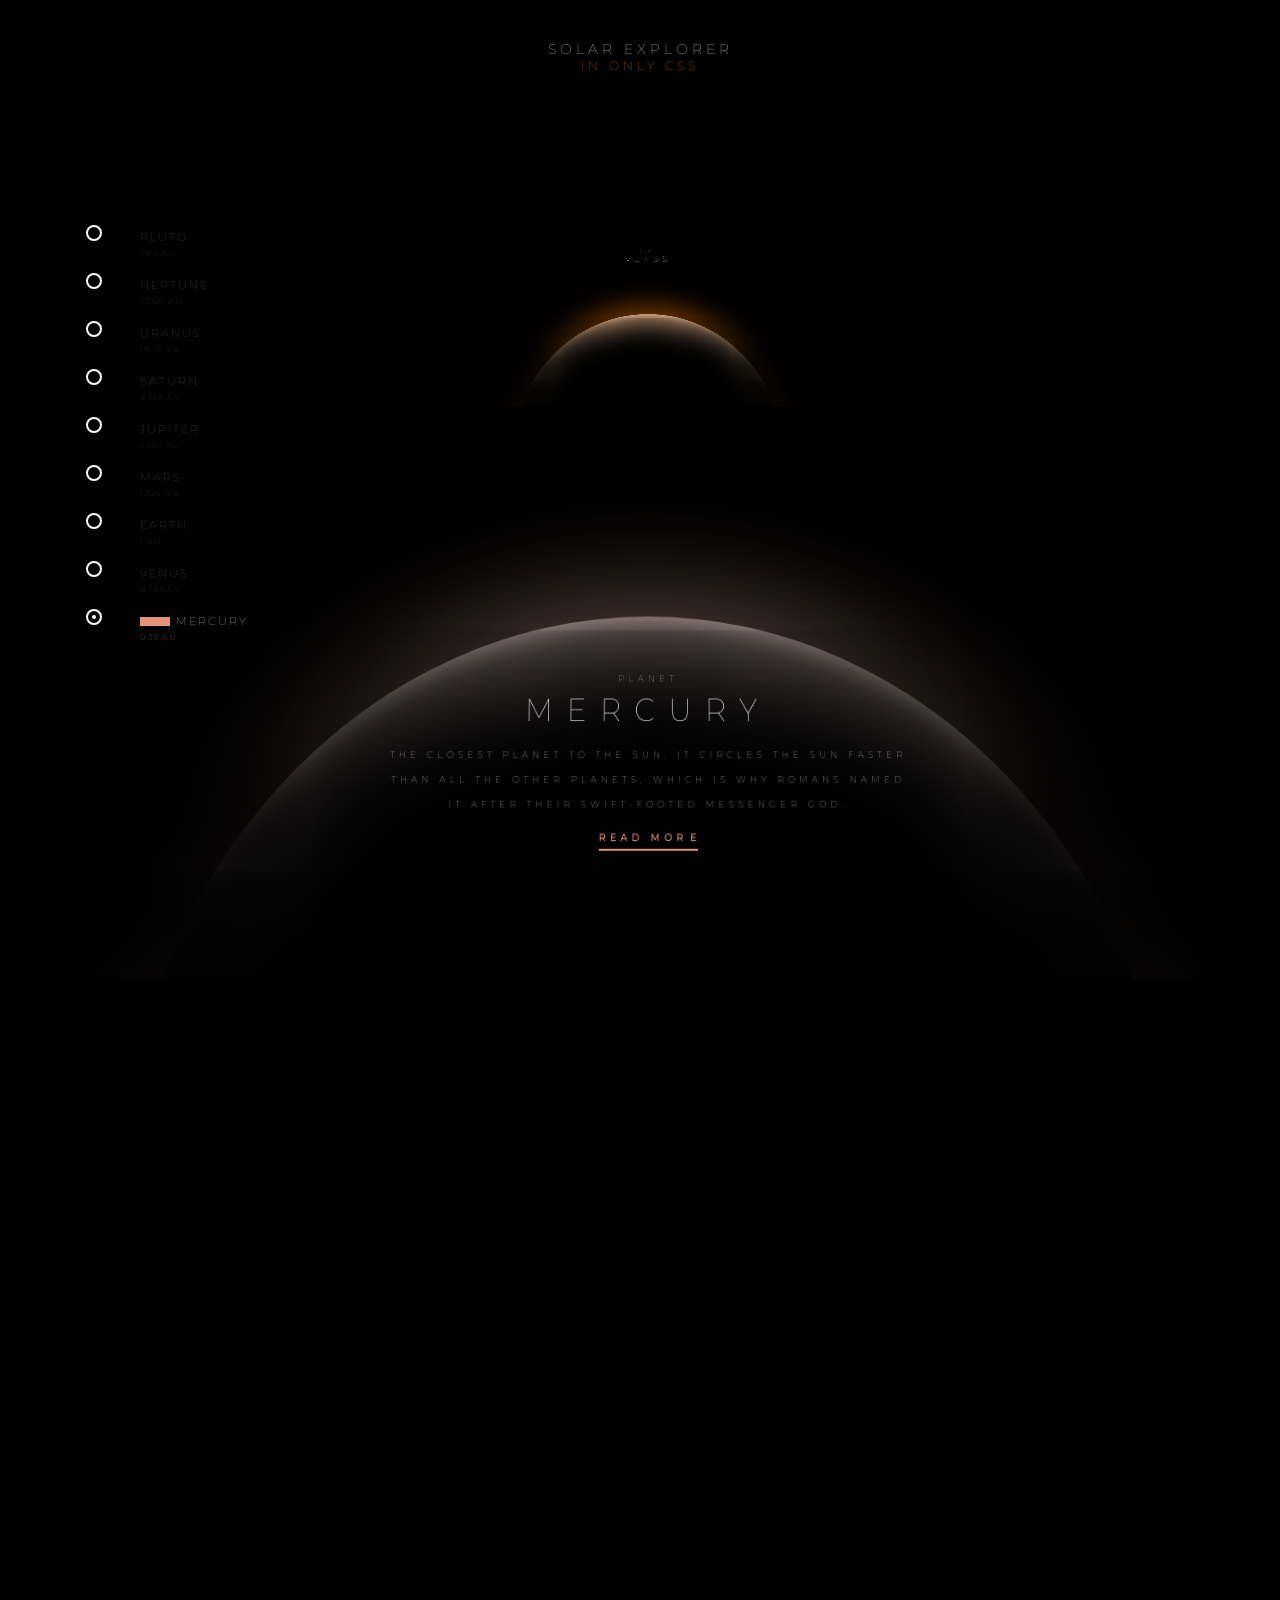
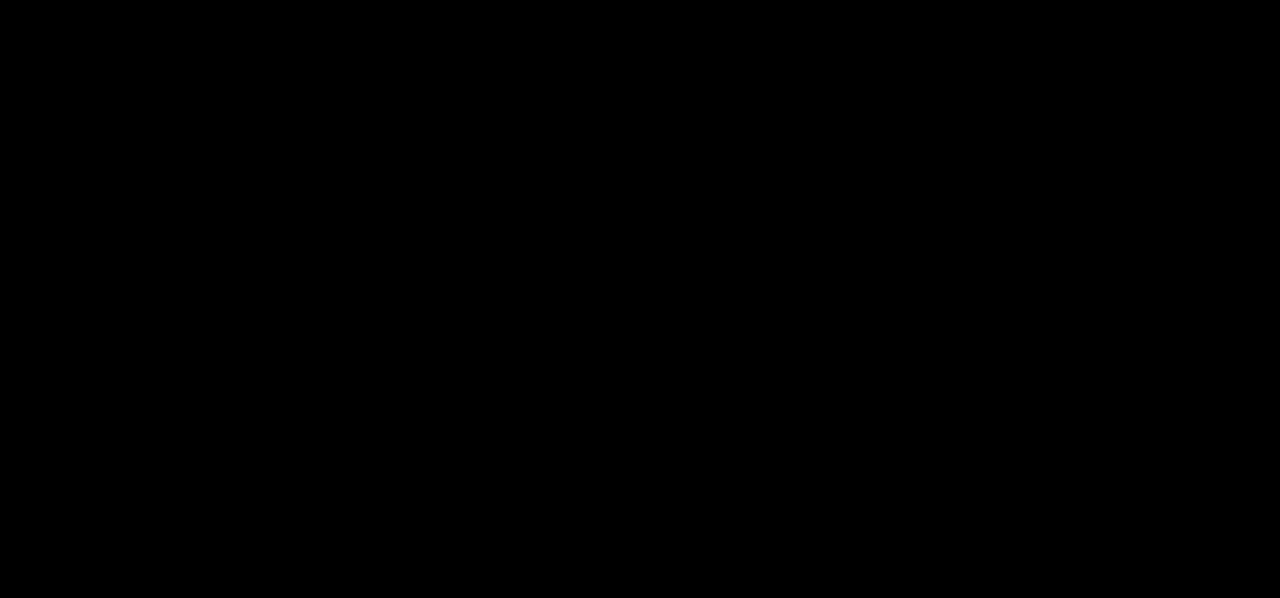
==== Reel_42-main/index.html @ a3812e57 "Rename index45.html to index.html" ====
<!DOCTYPE html>
<html lang="en">
<head>
  <meta charset="UTF-8">
  <meta name="viewport" content="width=device-width, initial-scale=1.0">
  <link rel="stylesheet" href="https://cdnjs.cloudflare.com/ajax/libs/font-awesome/4.7.0/css/font-awesome.css">
  <link rel="stylesheet" href="style45.css">
  <title>Solar System Explorer</title>
</head>
<body>
  <h1 class='logo'>
    Solar explorer
    <span>in only CSS</span>
  </h1>
  <input class='planet9' id='pluto' type='radio' name='planet'>
  <label class='menu pluto' for='pluto'>
    <div class='preview'></div>
    <div class='info'>
      <h2>
        <div class='pip'></div>
        Pluto
      </h2>
      <h3>39.5 AU</h3>
    </div>
  </label>
  <input class='planet8' id='neptune' type='radio' name='planet'>
  <label class='menu neptune' for='neptune'>
    <div class='preview'></div>
    <div class='info'>
      <h2>
        <div class='pip'></div>
        Neptune
      </h2>
      <h3>30.06 AU</h3>
    </div>
  </label>
  <input class='planet7' id='uranus' type='radio' name='planet'>
  <label class='menu uranus' for='uranus'>
    <div class='preview'></div>
    <div class='info'>
      <h2>
        <div class='pip'></div>
        Uranus
      </h2>
      <h3>19.18 AU</h3>
    </div>
  </label>
  <input class='planet6' id='saturn' type='radio' name='planet'>
  <label class='menu saturn' for='saturn'>
    <div class='preview'></div>
    <div class='info'>
      <h2>
        <div class='pip'></div>
        Saturn
      </h2>
      <h3>9.539 AU</h3>
    </div>
  </label>
  <input class='planet5' id='jupiter' type='radio' name='planet'>
  <label class='jupiter menu' for='jupiter'>
    <div class='preview'></div>
    <div class='info'>
      <h2>
        <div class='pip'></div>
        Jupiter
      </h2>
      <h3>5.203 AU</h3>
    </div>
  </label>
  <input class='planet4' id='mars' type='radio' name='planet' checked='checked'>
  <label class='mars menu' for='mars'>
    <div class='preview'></div>
    <div class='info'>
      <h2>
        <div class='pip'></div>
        Mars
      </h2>
      <h3>1.524 AU</h3>
    </div>
  </label>
  <input class='planet3' id='earth' type='radio' name='planet' checked='checked'>
  <label class='earth menu' for='earth'>
    <div class='preview'></div>
    <div class='info'>
      <h2>
        <div class='pip'></div>
        Earth
      </h2>
      <h3>1 AU</h3>
    </div>
  </label>
  <input class='planet2' id='venus' type='radio' name='planet' checked='checked'>
  <label class='menu venus' for='venus'>
    <div class='preview'></div>
    <div class='info'>
      <h2>
        <div class='pip'></div>
        Venus
      </h2>
      <h3>0.723 AU</h3>
    </div>
  </label>
  <input class='planet1' id='mercury' type='radio' name='planet' checked='checked'>
  <label class='menu mercury' for='mercury'>
    <div class='preview'></div>
    <div class='info'>
      <h2>
        <div class='pip'></div>
        Mercury
      </h2>
      <h3>0.39 AU</h3>
    </div>
  </label>
  <div class='solar'>
    <div class='solar_systm'>
      <div class='mercury planet'>
        <div class='mercury planet_description'>
          <h2>Planet</h2>
          <h1>Mercury</h1>
          <p>The closest planet to the sun. It circles the sun faster than all the other planets, which is why Romans named it after their swift-footed messenger god.</p>
          <label for='readMercury'>
            <a>
              Read Mor
              <span>e</span>
            </a>
          </label>
        </div>
        <div class='overlay'></div>
      </div>
    </div>
    <div class='solar_systm'>
      <div class='planet venus'>
        <div class='planet_description venus'>
          <h2>Planet</h2>
          <h1>Venus</h1>
          <p>Named for the Roman goddess of love and beauty. In ancient times, Venus was often thought to be two different stars, the evening star and the morning star.</p>
          <label for='readVenus'>
            <a>
              Read Mor
              <span>e</span>
            </a>
          </label>
        </div>
        <div class='overlay'></div>
      </div>
    </div>
    <div class='solar_systm'>
      <div class='earth planet'>
        <div class='moon moon'>
          <h3>Moon</h3>
          <h2>Moon</h2>
        </div>
        <div class='m trajectory'></div>
        <div class='earth planet_description'>
          <h2>Planet</h2>
          <h1>Earth</h1>
          <p>Earth, our home. It is the only planet known to have an atmosphere containing free oxygen, oceans of liquid water on its surface, and, of course, life.</p>
          <label for='readEarth'>
            <a>
              Read Mor
              <span>e</span>
            </a>
          </label>
        </div>
        <div class='overlay'></div>
      </div>
    </div>
    <div class='solar_systm'>
      <div class='mars planet'>
        <div class='deimos moon'>
          <h3>Moon</h3>
          <h2>Deimos</h2>
        </div>
        <div class='d trajectory'></div>
        <div class='moon phoebos'>
          <h3>Moon</h3>
          <h2>Phoebos</h2>
        </div>
        <div class='p trajectory'></div>
        <div class='mars planet_description'>
          <h2>Planet</h2>
          <h1>Mars</h1>
          <p>Fourth planet from the Sun and the second smallest planet in the solar systm. Named after the Roman god of war often described as the “Red Planet”.</p>
          <label for='readMars'>
            <a>
              Read Mor
              <span>e</span>
            </a>
          </label>
        </div>
        <div class='overlay'></div>
      </div>
    </div>
    <div class='solar_systm'>
      <div class='jupiter planet'>
        <div class='lo moon'>
          <h3>Moon</h3>
          <h2>Io</h2>
        </div>
        <div class='europa moon'>
          <h3>Moon</h3>
          <h2>Europa</h2>
        </div>
        <div class='ganymede moon'>
          <h3>Moon</h3>
          <h2>Ganymede</h2>
        </div>
        <div class='lop trajectory'></div>
        <div class='eu trajectory'></div>
        <div class='ga trajectory'></div>
        <div class='jupiter planet_description'>
          <h2>Planet</h2>
          <h1>Jupiter</h1>
          <p>Jupiter is the largest planet in the solar systm. Fittingly, it was named after the king of the gods in Roman mythology. </p>
          <label for='readJupiter'>
            <a>
              Read Mor
              <span>e</span>
            </a>
          </label>
        </div>
        <div class='overlay'></div>
      </div>
    </div>
    <div class='solar_systm'>
      <div class='planet saturn'>
        <div class='moon titan'>
          <h3>Moon</h3>
          <h2>Titan</h2>
        </div>
        <div class='dione moon'>
          <h3>Moon</h3>
          <h2>Dione</h2>
        </div>
        <div class='enceladus moon'>
          <h3>Moon</h3>
          <h2>Enceladus</h2>
        </div>
        <div class='ti trajectory'></div>
        <div class='di trajectory'></div>
        <div class='enc trajectory'></div>
        <div class='planet_description saturn'>
          <h2>Planet</h2>
          <h1>Saturn</h1>
          <p>Saturn is the sixth planet from the sun and the second largest planet in the solar systm. Saturn was the Roman name for Cronus, the lord of the Titans.</p>
          <label for='readSaturn'>
            <a>
              Read Mor
              <span>e</span>
            </a>
          </label>
        </div>
        <div class='overlay'></div>
      </div>
    </div>
    <div class='solar_systm'>
      <div class='planet uranus'>
        <div class='miranda moon'>
          <h3>Moon</h3>
          <h2>Miranda</h2>
        </div>
        <div class='ariel moon'>
          <h3>Moon</h3>
          <h2>Ariel</h2>
        </div>
        <div class='moon umbriel'>
          <h3>Moon</h3>
          <h2>Umbriel</h2>
        </div>
        <div class='mir trajectory'></div>
        <div class='ari trajectory'></div>
        <div class='trajectory umb'></div>
        <div class='planet_description uranus'>
          <h2>Planet</h2>
          <h1>Uranus</h1>
          <p>The first planet to be discovered by scientists. The planet is notable for its dramatic tilt, which causes its axis to point nearly directly at the sun.</p>
          <label for='readUranus'>
            <a>
              Read Mor
              <span>e</span>
            </a>
          </label>
        </div>
        <div class='overlay'></div>
      </div>
    </div>
    <div class='solar_systm'>
      <div class='neptune planet'>
        <div class='moon triton'>
          <h3>Moon</h3>
          <h2>Triton</h2>
        </div>
        <div class='moon proteus'>
          <h3>Moon</h3>
          <h2>Proteus</h2>
        </div>
        <div class='moon nereid'>
          <h3>Moon</h3>
          <h2>Nereid</h2>
        </div>
        <div class='trajectory tri'></div>
        <div class='pro trajectory'></div>
        <div class='ner trajectory'></div>
        <div class='neptune planet_description'>
          <h2>Planet</h2>
          <h1>Neptune</h1>
          <p>Lorem ipsum dolor sit amet, consectetur adipisicing elit, sed do eiusmod tempor incididunt ut labore et dolore magna aliqua. Ut enim ad minim veniam,</p>
          <label for='readNeptune'>
            <a>
              Read Mor
              <span>e     </span>
            </a>
          </label>
        </div>
        <div class='overlay'></div>
      </div>
    </div>
    <div class='solar_systm'>
      <div class='planet pluto'>
        <div class='planet_description pluto'>
          <h2>Dwarf planet</h2>
          <h1>Pluto</h1>
          <p>Pluto, once considered the ninth and most distant planet from the sun, is now the largest known dwarf planet in the solar systm.</p>
          <label for='readPluto'>
            <a>
              Read Mor
              <span>e     </span>
            </a>
          </label>
        </div>
        <div class='overlay'>               </div>
      </div>
    </div>
  </div>
  <input class='read' id='readMercury' type='radio' name='mercuryRead'>
  <label class='closeBig' for='closeMercury'></label>
  <input class='read' id='closeMercury' type='radio' name='mercuryRead'>
  <div class='panel'>
    <h1>Mercury</h1>
    <p>Mercury is the closest planet to the sun. As such, it circles the sun faster than all the other planets, which is why Romans named it after their swift-footed messenger god.</p>
    <p>The Sumerians also knew of Mercury since at least 5,000 years ago. It was often associated with Nabu, the god of writing. Mercury was also given separate names for its appearance as both a morning star and as an evening star. Greek astronomers knew, however, that the two names referred to the same body, and Heraclitus, around 500 B.C., correctly thought that both Mercury and Venus orbited the sun, not Earth.</p>
    <img src='https://i2.wp.com/www.astronomytrek.com/wp-content/uploads/2012/11/mercury-1.jpg?fit=678%2C381&ssl=1'>
    <h2>A year on Mercury is just 88 days long.</h2>
    <p>One solar day (the time from noon to noon on the planet’s surface) on Mercury lasts the equivalent of 176 Earth days while the sidereal day (the time for 1 rotation in relation to a fixed point) lasts 59 Earth days. Mercury is nearly tidally locked to the Sun and over time this has slowed the rotation of the planet to almost match its orbit around the Sun. Mercury also has the highest orbital eccentricity of all the planets with its distance from the Sun ranging from 46 to 70 million km.</p>
    <h2>Mercury is the smallest planet in the Solar Systm.</h2>
    <p>One of five planets visible with the naked eye a, Mercury is just 4,879 Kilometres across its equator, compared with 12,742 Kilometres for the Earth.</p>
    <h2>Mercury is the second densest planet. </h2>
    <p>Even though the planet is small, Mercury is very dense. Each cubic centimetre has a density of 5.4 grams, with only the Earth having a higher density. This is largely due to Mercury being composed mainly of heavy metals and rock.</p>
    <h2>Mercury has wrinkles.</h2>
    <p>As the iron core of the planet cooled and contracted, the surface of the planet became wrinkled. Scientist have named these wrinkles, Lobate Scarps. These Scarps can be up to a mile high and hundreds of miles long.</p>
    <br>
  </div>
  <input class='read' id='readVenus' type='radio' name='venusRead'>
  <label class='closeBig' for='closeVenus'></label>
  <input class='read' id='closeVenus' type='radio' name='venusRead'>
  <div class='panel'>
    <h1>Venus</h1>
    <p>Venus, the second planet from the sun, is named for the Roman goddess of love and beauty. The planet — the only planet named after a female — may have been named for the most beautiful deity of her pantheon because it shone the brightest of the five planets known to ancient astronomers.</p>
    <p>In ancient times, Venus was often thought to be two different stars, the evening star and the morning star — that is, the ones that first appeared at sunset and sunrise. In Latin, they were respectively known as Vesper and Lucifer. In Christian times, Lucifer, or "light-bringer," became known as the name of Satan before his fall. However, further observations of Venus in the space age show a very hellish environment. This makes Venus a very difficult planet to observe from up close, because spacecraft do not survive long on its surface.</p>
    <img src='https://3c1703fe8d.site.internapcdn.net/newman/gfx/news/hires/2014/2-whatistheave.jpg'>
    <h2>A day on Venus lasts longer than a year. </h2>
    <p>It takes 243 Earth days to rotate once on its axis (sidereal day). The planet’s orbit around the Sun takes 225 Earth days, compared to the Earth’s 365. A day on the surface of Venus (solar day) takes 117 Earth days.</p>
    <h2>Venus rotates in the opposite direction to most other planets. </h2>
    <p>This means that Venus is rotating in the opposite direction to the Sun, this is also know as a retrograde rotation. A possible reason might be a collision in the past with an asteroid or other object that caused the planet to alter its rotational path. It also differs from most other planets in our solar systm by having no natural satellites.</p>
    <h2>Venus is the second brightest object in the night sky. </h2>
    <p>Only the Moon is brighter. With a magnitude of between -3.8 to -4.6 Venus is so bright it can be seen during daytime on a clear day.</p>
    <h2>Atmospheric pressure on Venus is 92 times greater than the Earth’s. </h2>
    <p>While its size and mass are similar to Earth, the small asteroids are crushed when entering its atmosphere, meaning no small craters lie on the surface of the planet. The pressure felt by a human on the surface would be equivalent to that experienced deep beneath the sea on Earth.</p>
    <br>
  </div>
  <input class='read' id='readEarth' type='radio' name='earthRead'>
  <label class='closeBig' for='closeEarth'></label>
  <input class='read' id='closeEarth' type='radio' name='earthRead'>
  <div class='panel'>
    <h1>Earth</h1>
    <p>Earth, our home, is the third planet from the sun. It is the only planet known to have an atmosphere containing free oxygen, oceans of liquid water on its surface, and, of course, life.</p>
    <p>Earth is the fifth largest of the planets in the solar systm — smaller than the four gas giants, Jupiter, Saturn, Uranusand Neptune, but larger than the three other rocky planets, </p>
    <img src='https://images.pexels.com/photos/414171/pexels-photo-414171.jpeg?auto=compress&cs=tinysrgb&h=350'>
    <h2>The Earth’s rotation is gradually slowing.</h2>
    <p>This deceleration is happening almost imperceptibly, at approximately 17 milliseconds per hundred years, although the rate at which it occurs is not perfectly uniform. This has the effect of lengthening our days, but it happens so slowly that it could be as much as 140 million years before the length of a day will have increased to 25 hours.</p>
    <h2>The Earth was once believed to be the centre of the universe.</h2>
    <p>Due to the apparent movements of the Sun and planets in relation to their viewpoint, ancient scientists insisted that the Earth remained static, whilst other celestial bodies travelled in circular orbits around it. Eventually, the view that the Sun was at the centre of the universe was postulated by Copernicus, though this is also not the case.</p>
    <h2>Earth has a powerful magnetic field.</h2>
    <p>This phenomenon is caused by the nickel-iron core of the planet, coupled with its rapid rotation. This field protects the Earth from the effects of solar wind.</p>
    <h2>There is only one natural satellite of the planet Earth.</h2>
    <p>As a percentage of the size of the body it orbits, the Moon is the largest satellite of any planet in our solar systm. In real terms, however, it is only the fifth largest natural satellite.</p>
    <br>
  </div>
  <input class='read' id='readMars' type='radio' name='marsRead'>
  <label class='closeBig' for='closeMars'></label>
  <input class='read' id='closeMars' type='radio' name='marsRead'>
  <div class='panel'>
    <h1>Mars</h1>
    <p>Mars is the fourth planet from the sun. Befitting the red planet's bloody color, the Romans named it after their god of war. The Romans copied the ancient Greeks, who also named the planet after their god of war, Ares. Other civilizations also typically gave the planet names based on its color — for example, the Egyptians named it "Her Desher," meaning "the red one," while ancient Chinese astronomers dubbed it "the fire star."</p>
    <img src='https://1.bp.blogspot.com/-ou7Je3OVg6U/WYtxDqjNp_I/AAAAAAAACSQ/fsopS5VtFg4bmlv8hQNfiRYfJqTygCotQCLcBGAs/s2048/Martian%2Blandscape%2Bby%2BAmante%2BLombardi.jpg'>
    <h2>Mars and Earth have approximately the same landmass.</h2>
    <p>Even though Mars has only 15% of the Earth’s volume and just over 10% of the Earth’s mass, around two thirds of the Earth’s surface is covered in water. Martian surface gravity is only 37% of the Earth’s (meaning you could leap nearly three times higher on Mars).</p>
    <h2>Mars is home to the tallest mountain in the solar systm.</h2>
    <p>Olympus Mons, a shield volcano, is 21km high and 600km in diameter. Despite having formed over billions of years, evidence from volcanic lava flows is so recent many scientists believe it could still be active.</p>
    <h2>Only 18 missions to Mars have been successful.</h2>
    <p>As of September 2014 there have been 40 missions to Mars, including orbiters, landers and rovers but not counting flybys. The most recent arrivals include the Mars Curiosity mission in 2012, the MAVEN mission, which arrived on September 22, 2014, followed by the Indian Space Research Organization’s MOM Mangalyaan orbiter, which arrived on September 24, 2014. The next missions to arrive will be the European Space Agency’s ExoMars mission, comprising an orbiter, lander, and a rover, followed by NASA’s InSight robotic lander mission, slated for launch in March 2016 and a planned arrival in September, 2016.</p>
    <h2>Mars has the largest dust storms in the solar systm.</h2>
    <p>They can last for months and cover the entire planet. The seasons are extreme because its elliptical (oval-shaped) orbital path around the Sun is more elongated than most other planets in the solar systm.</p>
    <br>
  </div>
  <input class='read' id='readJupiter' type='radio' name='jupiterRead'>
  <label class='closeBig' for='closeJupiter'></label>
  <input class='read' id='closeJupiter' type='radio' name='jupiterRead'>
  <div class='panel'>
    <h1>Jupiter</h1>
    <p>Jupiter is the largest planet in the solar systm. Fittingly, it was named after the king of the gods in Roman mythology. In a similar manner, the ancient Greeks named the planet after Zeus, the king of the Greek pantheon.</p>
    <p>Jupiter helped revolutionize the way we saw the universe and ourselves in 1610, when Galileo discovered Jupiter's four large moons — Io, Europa, Ganymede and Callisto, now known as the Galilean moons. This was the first time that celestial bodies were seen circling an object other than Earth, major support of the Copernican view that Earth was not the center of the universe.</p>
    <img src='http://hanaleikauaivacation.com/wp-content/uploads/parser/jupiter-landscape-1.jpg'>
    <h2>Jupiter is the fourth brightest object in the solar systm.</h2>
    <p>Only the Sun, Moon and Venus are brighter. It is one of five planets visible to the naked eye from Earth.</p>
    <h2>The ancient Babylonians were the first to record their sightings of Jupiter.</h2>
    <p>This was around the 7th or 8th century BC. Jupiter is named after the king of the Roman gods. To the Greeks, it represented Zeus, the god of thunder. The Mesopotamians saw Jupiter as the god Marduk and patron of the city of Babylon. Germanic tribes saw this planet as Donar, or Thor.</p>
    <h2>Jupiter has the shortest day of all the planets.</h2>
    <p>It turns on its axis once every 9 hours and 55 minutes. The rapid rotation flattens the planet slightly, giving it an oblate shape.</p>
    <h2>Jupiter orbits the Sun once every 11.8 Earth years.</h2>
    <p>From our point of view on Earth, it appears to move slowly in the sky, taking months to move from one constellation to another.</p>
    <br>
  </div>
  <input class='read' id='readSaturn' type='radio' name='saturnRead'>
  <label class='closeBig' for='closeSaturn'></label>
  <input class='read' id='closeSaturn' type='radio' name='saturnRead'>
  <div class='panel'>
    <h1>Saturn</h1>
    <p>Saturn is the sixth planet from the sun and the second largest planet in the solar systm. Saturn was the Roman name for Cronus, the lord of the Titans in Greek mythology. Saturn is the root of the English word "Saturday."</p>
    <p>Saturn is the farthest planet from Earth visible to the naked human eye, but it is through a telescope that the planet's most outstanding features can be seen: Saturn's rings. Although the other gas giants in the solar systm — Jupiter, Uranus and Neptune — also have rings, those of Saturn are without a doubt the most extraordinary.</p>
    <img src='http://ak0.picdn.net/shutterstock/videos/4049260/thumb/1.jpg'>
    <h2>Saturn can be seen with the naked eye.</h2>
    <p>It is the fifth brightest object in the solar systm and is also easily studied through binoculars or a small telescope.</p>
    <h2>Saturn was known to the ancients, including the Babylonians and Far Eastern observers.</h2>
    <p>It is named for the Roman god Saturnus, and was known to the Greeks as Cronus.</p>
    <h2>Saturn is the flattest planet.</h2>
    <p>Its polar diameter is 90% of its equatorial diameter, this is due to its low density and fast rotation. Saturn turns on its axis once every 10 hours and 34 minutes giving it the second-shortest day of any of the solar systm’s planets.</p>
    <h2>Saturn orbits the Sun once every 29.4 Earth years.</h2>
    <p>Its slow movement against the backdrop of stars earned it the nickname of “Lubadsagush” from the ancient Assyrians. The name means “oldest of the old”.</p>
    <br>
  </div>
  <input class='read' id='readUranus' type='radio' name='uranusRead'>
  <label class='closeBig' for='closeUranus'></label>
  <input class='read' id='closeUranus' type='radio' name='uranusRead'>
  <div class='panel'>
    <h1>Uranus</h1>
    <p>Uranus is the seventh planet from the sun and the first to be discovered by scientists. Although Uranus is visible to the naked eye, it was long mistaken as a star because of the planet's dimness and slow orbit. The planet is also notable for its dramatic tilt, which causes its axis to point nearly directly at the sun.</p>
    <p>British astronomer William Herschel discovered Uranus accidentally on March 13, 1781, with his telescope while surveying all stars down to those about 10 times dimmer than can be seen by the naked eye. One "star" seemed different, and within a year Uranus was shown to follow a planetary orbit.</p>
    <img src='http://www.cosmosup.com/wp-content/uploads/2016/02/Uranus-Facts-About-the-Planet-Uranus-700x325.jpg'>
    <h2>Uranus was officially discovered by Sir William Herschel in 1781.</h2>
    <p>It is too dim to have been seen by the ancients. At first Herschel thought it was a comet, but several years later it was confirmed as a planet. Herscal tried to have his discovery named “Georgian Sidus” after King George III. The name Uranus was suggested by astronomer Johann Bode. The name comes from the ancient Greek deity Ouranos.</p>
    <h2>Uranus turns on its axis once every 17 hours, 14 minutes.</h2>
    <p>The planet rotates in a retrograde direction, opposite to the way Earth and most other planets turn.</p>
    <h2>Uranus makes one trip around the Sun every 84 Earth years.</h2>
    <p>During some parts of its orbit one or the other of its poles point directly at the Sun and get about 42 years of direct sunlight. The rest of the time they are in darkness.</p>
    <h2>Uranus is often referred to as an “ice giant” planet.</h2>
    <p>Like the other gas giants, it has a hydrogen upper layer, which has helium mixed in. Below that is an icy “mantle, which surrounds a rock and ice core. The upper atmosphere is made of water, ammonia and the methane ice crystals that give the planet its pale blue colour.</p>
    <br>
  </div>
  <input class='read' id='readNeptune' type='radio' name='neptuneRead'>
  <label class='closeBig' for='closeNeptune'></label>
  <input class='read' id='closeNeptune' type='radio' name='neptuneRead'>
  <div class='panel'>
    <h1>Neptune</h1>
    <p>Neptune is the eighth planet from the sun. It was the first planet to get its existence predicted by mathematical calculations before it was actually seen through a telescope on Sept. 23, 1846. Irregularities in the orbit of Uranus led French astronomer Alexis Bouvard to suggest that the gravitational pull from another celestial body might be responsible. German astronomer Johann Galle then relied on subsequent calculations to help spot Neptune via telescope. Previously, astronomer Galileo Galilei sketched the planet, but he mistook it for a star due to its slow motion. In accordance with all the other planets seen in the sky, this new world was given a name from Greek and Roman mythology — Neptune, the Roman god of the sea.</p>
    <p>Only one mission has flown by Neptune – Voyager 2 in 1989 – meaning that astronomers have done most studies using ground-based telescopes. Today, there are still many mysteries about the cool, blue planet, such as why its winds are so speedy and why its magnetic field is offset.</p>
    <img src='https://encrypted-tbn0.gstatic.com/images?q=tbn:ANd9GcQy8Dd14tbXAzh1iz-EJl9tulRwH7Bb-SxX6sXpKFDbqb-NKwpE'>
    <h2>Neptune was not known to the ancients.</h2>
    <p>It is not visible to the naked eye and was first observed in 1846. Its position was determined using mathematical predictions. It was named after the Roman god of the sea.</p>
    <h2>Neptune spins on its axis very rapidly.</h2>
    <p>Its equatorial clouds take 18 hours to make one rotation. This is because Neptune is not solid body.</p>
    <h2>Neptune is the smallest of the ice giants.</h2>
    <p>Despite being smaller than Uranus, Neptune has a greater mass. Below its heavy atmosphere, Uranus is made of layers of hydrogen, helium, and methane gases. They enclose a layer of water, ammonia and methane ice. The inner core of the planet is made of rock.</p>
    <h2>The atmosphere of Neptune is made of hydrogen and helium, with some methane.</h2>
    <p>The methane absorbs red light, which makes the planet appear a lovely blue. High, thin clouds drift in the upper atmosphere.</p>
  </div>
  <input class='read' id='readPluto' type='radio' name='plutoRead'>
  <label class='closeBig' for='closePluto'></label>
  <input class='read' id='closePluto' type='radio' name='plutoRead'>
  <div class='panel'>
    <h1>Pluto</h1>
    <p>Pluto, once considered the ninth and most distant planet from the sun, is now the largest known dwarf planet in the solar systm. It is also one of the largest known members of the Kuiper Belt, a shadowy zone beyond the orbit of Neptune thought to be populated by hundreds of thousands of rocky, icy bodies each larger than 62 miles (100 kilometers) across, along with 1 trillion or more comets. </p>
    <p>In 2006, Pluto was reclassified as a dwarf planet, a change widely thought of as a demotion. The question of Pluto's planet status has attracted controversy and stirred debate in the scientific community, and among the general public, since then. In 2017, a science group (including members of the New Horizon mission) proposed a new definition of planethood based on "round objects in space smaller than stars," which would make the number of planets in our solar systm expand from 8 to roughly 100.</p>
    <img src='https://s3-us-west-2.amazonaws.com/s.cdpn.io/217233/asd.jpeg'>
    <h2>Pluto is named after the Greek god of the underworld.</h2>
    <p>This is a later name for the more well known Hades and was proposed by Venetia Burney an eleven year old schoolgirl from Oxford, England.</p>
    <h2>Pluto was reclassified from a planet to a dwarf planet in 2006.</h2>
    <p>This is when the IAU formalised the definition of a planet as “A planet is a celestial body that (a) is in orbit around the Sun, (b) has sufficient mass for its self-gravity to overcome rigid body forces so that it assumes a hydrostatic equilibrium (nearly round) shape, and (c) has cleared the neighbourhood around its orbit.”</p>
    <h2>Pluto was discovered on February 18th, 1930 by the Lowell Observatory.</h2>
    <p>For the 76 years between Pluto being discovered and the time it was reclassified as a dwarf planet it completed under a third of its orbit around the Sun.</p>
    <h2>Pluto has five known moons.</h2>
    <p>The moons are Charon (discovered in 1978,), Hydra and Nix (both discovered in 2005), Kerberos originally P4 (discovered 2011) and Styx originally P5 (discovered 2012) official designations S/2011 (134340) 1 and  S/2012 (134340) 1.</p>
  </div>
</body>
</html>
---- Reel_42-main/style45.css ----
@import url("https://fonts.googleapis.com/css?family=Montserrat:300,400,700");
.solar_systm {
  transform-style: preserve-3d;
  pointer-events: none;
  height: 100%;
  position: absolute;
  left: 0;
  right: 0;
}

* {
  -webkit-user-select: none;
  /* Chrome all / Safari all */
  -moz-user-select: none;
  /* Firefox all */
  -ms-user-select: none;
  /* IE 10+ */
  user-select: none;
  /* Likely future */
}

body .solar_systm .planet, body input[type=radio][name=planet]::after, body .overlay {
  position: absolute;
  left: 0;
  right: 0;
  top: 50%;
  transform: translateY(-50%);
  margin: auto;
}

body .solar_systm .planet.neptune .trajectory.ner, body .solar_systm .planet.neptune .trajectory.pro, body .solar_systm .planet.neptune .trajectory.tri, body .solar_systm .planet.uranus .trajectory.umb, body .solar_systm .planet.uranus .trajectory.ari, body .solar_systm .planet.uranus .trajectory.mir, body .solar_systm .planet.saturn .trajectory.enc, body .solar_systm .planet.saturn .trajectory.di, body .solar_systm .planet.saturn .trajectory.ti, body .solar_systm .planet.jupiter .trajectory.ga, body .solar_systm .planet.jupiter .trajectory.eu, body .solar_systm .planet.jupiter .trajectory.lop, body .solar_systm .planet.mars .trajectory.p, body .solar_systm .planet.mars .trajectory.d, body .solar_systm .planet.earth .trajectory.m {
  border: 2px dashed white;
  position: absolute;
  border-radius: 3400px;
  background: none !important;
  z-index: -2;
}

body .solar_systm .planet {
  height: 1200px;
  width: 1200px;
  border-radius: 600px;
  background: red;
  transition: transform 2.8s 0.23s cubic-bezier(0.33, 0, 0, 1), opacity 2s 0.8s, box-shadow 0s 0s;
  background-size: 1140px 910px !important;
  top: auto;
  bottom: -920px;
}
body .solar_systm .planet .moon {
  height: 200px;
  width: 200px;
  border-radius: 600px;
  background: red;
  position: absolute;
  text-align: center;
  color: white;
  text-transform: uppercase;
  opacity: 0;
  transition: all 0.6s 0.2s;
}
body .solar_systm .planet .moon h2 {
  font-weight: 100;
  font-size: 40px;
  letter-spacing: 5px;
  margin: 0;
  position: relative;
  top: -120px;
}
body .solar_systm .planet .moon h3 {
  font-weight: 100;
  font-size: 20px;
  letter-spacing: 5px;
  color: #fea082;
  margin: 0;
  position: relative;
  top: -120px;
}
@keyframes planet {
  from {
    background-position-y: 0px;
  }
  to {
    background-position-y: -1000px;
  }
}

body .solar {
  position: absolute;
  transform: rotatex(-20deg);
  perspective: 800px;
  width: 100%;
  height: 100%;
  transform-style: preserve-3d;
}

body input[type=radio][name=planet]::after {
  width: 220px;
  height: 220px;
  border-radius: 550px;
  appearance: none;
  outline: none;
  cursor: pointer;
  z-index: 12;
  left: 18px;
  bottom: 282px;
}

body {
  overflow: hidden;
  background: black;
  height: 100vh;
  font-family: "Montserrat", sans-serif;
}
body .logo {
  color: white;
  position: absolute;
  top: 40px;
  left: 0;
  right: 0;
  margin: auto;
  text-align: center;
  font-size: 14px;
  text-transform: uppercase;
  font-weight: 100;
  letter-spacing: 4px;
}
body .logo span {
  font-size: 12px;
  color: #f39041;
  display: block;
}
body label {
  cursor: pointer;
}
body label.mercury > .preview {
  background: url("https://www.solarsystemscope.com/images/textures/full/2k_makemake_fictional.jpg") !important;
}
body label.venus > .preview {
  background: url("https://nasa3d.arc.nasa.gov/shared_assets/images/ven0aaa2/ven0aaa2-copy-428-321.jpg") !important;
}
body label.earth > .preview {
  background: url("https://img00.deviantart.net/04ef/i/2009/114/3/e/new_earth_texture_map_by_lightondesigns.jpg") !important;
}
body label.mars > .preview {
  background: url("https://s3-us-west-2.amazonaws.com/s.cdpn.io/217233/mars_texture.jpg") !important;
}
body label.jupiter > .preview {
  background: url("https://www.jpl.nasa.gov/spaceimages/images/largesize/PIA07782_hires.jpg") !important;
}
body label.saturn > .preview {
  background: url("https://www.solarsystemscope.com/images/textures/full/2k_saturn.jpg") !important;
}
body label.uranus > .preview {
  background: url("https://img00.deviantart.net/957c/i/2017/165/4/9/uranus_texture_map_by_jcpag2010-db7yjwb.png") !important;
}
body label.neptune > .preview {
  background: url("https://img00.deviantart.net/f068/i/2017/165/b/c/neptune_texture_map_by_jcpag2010-dbcjcv5.png") !important;
}
body label.pluto > .preview {
  background: url("https://pre00.deviantart.net/4677/th/pre/f/2015/314/4/e/pluto_map__2015_nov_10__by_snowfall_the_cat-d918tlb.png") !important;
}
body label.menu {
  color: white;
  display: block;
  position: absolute;
  cursor: pointer;
  left: 90px;
  z-index: 2;
}
body label.menu:after {
  display: block;
  width: 12px;
  height: 12px;
  border: 2px solid white;
  border-radius: 60px;
  content: "";
  z-index: 2;
  position: absolute;
  top: -4px;
  left: -4px;
}
body label.menu:hover h2, body label.menu:hover h3 {
  opacity: 1;
}
body label.menu.mercury h2 .pip {
  background: #E8927C;
}
body label.menu.venus h2 .pip {
  background: #b45d15;
}
body label.menu.earth h2 .pip {
  background: #26daaa;
}
body label.menu.mars h2 .pip {
  background: #e55f45;
}
body label.menu.jupiter h2 .pip {
  background: orange;
}
body label.menu.saturn h2 .pip {
  background: #b29d81;
}
body label.menu.uranus h2 .pip {
  background: #8dcdd8;
}
body label.menu.neptune h2 .pip {
  background: #4f83e2;
}
body label.menu.pluto h2 .pip {
  background: #FF8732;
}
body label.menu .preview {
  width: 30px;
  height: 30px;
  background: yellow;
  float: left;
  background-size: auto 100% !important;
  position: absolute;
  border-radius: 100px;
  box-shadow: 0 -13px 10px 2px black inset;
}
body label.menu .info {
  position: relative;
  left: 50px;
  top: 1px;
}
body label.menu h2,
body label.menu h3 {
  text-transform: uppercase;
  margin: 0;
  font-weight: 100;
  letter-spacing: 2px;
}
body label.menu h2 {
  font-size: 11px;
  opacity: 0.4;
  margin-bottom: 4px;
}
body label.menu h2 .pip {
  width: 0;
  height: 9px;
  background: #fea082;
  float: left;
  position: relative;
  top: 3px;
  transition: all 0.3s;
  margin-right: 0px;
}
body label.menu h3 {
  font-size: 8px;
  letter-spacing: 1px;
  transition: all 0.3s;
  opacity: 0.3;
}
body label.menu:nth-of-type(1) {
  top: calc(50vh + 100px + ((14px + 34px) * 1) + 0px - 369px);
}
body label.menu:nth-of-type(2) {
  top: calc(50vh + 100px + ((14px + 34px) * 2) + 0px - 369px);
}
body label.menu:nth-of-type(3) {
  top: calc(50vh + 100px + ((14px + 34px) * 3) + 0px - 369px);
}
body label.menu:nth-of-type(4) {
  top: calc(50vh + 100px + ((14px + 34px) * 4) + 0px - 369px);
}
body label.menu:nth-of-type(5) {
  top: calc(50vh + 100px + ((14px + 34px) * 5) + 0px - 369px);
}
body label.menu:nth-of-type(6) {
  top: calc(50vh + 100px + ((14px + 34px) * 6) + 0px - 369px);
}
body label.menu:nth-of-type(7) {
  top: calc(50vh + 100px + ((14px + 34px) * 7) + 0px - 369px);
}
body label.menu:nth-of-type(8) {
  top: calc(50vh + 100px + ((14px + 34px) * 8) + 0px - 369px);
}
body label.menu:nth-of-type(9) {
  top: calc(50vh + 100px + ((14px + 34px) * 9) + 0px - 369px);
}
body input.read {
  display: none;
}
body .read:checked + label + input + .panel {
  right: 0;
}
body .read:checked + label {
  width: calc(100% - 420px);
}
body .read:checked + label::after {
  opacity: 1;
  left: 0;
}
body .read:checked + label + label {
  transition: all 0.3s 0.6s;
  opacity: 1;
}
body .read:not(:checked) + label + label {
  transition: all 0.3s 0s;
  opacity: 0;
}
body label.close {
  position: absolute;
  right: 60px;
  opacity: 0;
  transition: all 0.3s 0.4s;
  z-index: 3;
  top: 65px;
}
body label.closeBig {
  position: absolute;
  top: 0;
  left: 0;
  z-index: 3;
  height: 100vh;
  transition: all 0.2s;
  z-index: 10;
  width: 0;
  background: rgba(56, 37, 99, 0.38);
}
body label.closeBig::after {
  content: "Back";
  text-align: center;
  font-size: 30px;
  color: white;
  position: absolute;
  left: -140px;
  opacity: 0;
  right: 0;
  top: 50%;
  transform: translateY(-50%);
}
body .overlay {
  border-bottom: 1020px solid black;
  width: 1800px;
  height: 620px;
  top: auto;
  -webkit-transform: none;
  transform: none;
  top: -240px;
  left: -303px;
  opacity: 1;
  border-radius: 100%;
  z-index: 0;
  box-shadow: 0px -190px 215px 110px black inset;
}
body input[type=radio][name=planet] {
  appearance: none;
}
body input[type=radio][name=planet]::after {
  content: "";
}
body input[type=radio][name=planet].planet1:checked::after {
  display: none;
}
body input[type=radio][name=planet].planet1:checked + label + input::after {
  display: none;
}
body input[type=radio][name=planet].planet1:checked + label + div .solar_systm:nth-of-type(1) {
  pointer-events: all;
}
body input[type=radio][name=planet].planet1:checked + label + div .solar_systm:nth-of-type(1) .planet {
  transform: translateZ(0px) translateY(0) rotatex(4deg) scaleX(0.89);
  opacity: 2;
  animation: planet 60s 3.9s infinite linear;
}
body input[type=radio][name=planet].planet1:checked + label + div .solar_systm:nth-of-type(1) .planet_description {
  opacity: 1;
  transition: all 0.6s 2.6s;
}
body input[type=radio][name=planet].planet1:checked + label + div .solar_systm:nth-of-type(1) .planet_description h2,
body input[type=radio][name=planet].planet1:checked + label + div .solar_systm:nth-of-type(1) .planet_description h1 {
  position: relative;
  top: 0px;
  transition: all 0.5s 3s;
}
body input[type=radio][name=planet].planet1:checked + label + div .solar_systm:nth-of-type(1) .planet_description p,
body input[type=radio][name=planet].planet1:checked + label + div .solar_systm:nth-of-type(1) .planet_description a {
  transition: all 1s 3.5s, padding 0.3s 0s;
  opacity: 1;
}
body input[type=radio][name=planet].planet1:checked + label + div .solar_systm:nth-of-type(1) .planet .moon {
  opacity: 1;
  transition: all 1s 3.2s;
}
body input[type=radio][name=planet].planet1:checked + label + div .solar_systm:nth-of-type(1) .planet .trajectory {
  opacity: 0.2;
  transition: all 0.6s 2.9s;
}
body input[type=radio][name=planet].planet1:checked + label + div .solar_systm:nth-of-type(1) .planet .overlay {
  opacity: 1;
  top: -240px;
}
body input[type=radio][name=planet].planet1:checked + label + div .solar_systm:nth-of-type(2) .planet {
  transform: translateZ(-2300px) translateY(0) rotatex(4deg) scaleX(0.89);
  opacity: 1;
}
body input[type=radio][name=planet].planet1:checked + label + div .solar_systm:nth-of-type(3) .planet {
  transform: translateZ(-4600px) translateY(0) rotatex(4deg) scaleX(0.89);
  opacity: 0;
}
body input[type=radio][name=planet].planet1:checked + label + div .solar_systm:nth-of-type(4) .planet {
  transform: translateZ(-6900px) translateY(0) rotatex(4deg) scaleX(0.89);
  opacity: -1;
}
body input[type=radio][name=planet].planet1:checked + label + div .solar_systm:nth-of-type(5) .planet {
  transform: translateZ(-9200px) translateY(0) rotatex(4deg) scaleX(0.89);
  opacity: -2;
}
body input[type=radio][name=planet].planet1:checked + label + div .solar_systm:nth-of-type(6) .planet {
  transform: translateZ(-11500px) translateY(0) rotatex(4deg) scaleX(0.89);
  opacity: -3;
}
body input[type=radio][name=planet].planet1:checked + label + div .solar_systm:nth-of-type(7) .planet {
  transform: translateZ(-13800px) translateY(0) rotatex(4deg) scaleX(0.89);
  opacity: -4;
}
body input[type=radio][name=planet].planet1:checked + label + div .solar_systm:nth-of-type(8) .planet {
  transform: translateZ(-16100px) translateY(0) rotatex(4deg) scaleX(0.89);
  opacity: -5;
}
body input[type=radio][name=planet].planet1:checked + label + div .solar_systm:nth-of-type(9) .planet {
  transform: translateZ(-18400px) translateY(0) rotatex(4deg) scaleX(0.89);
  opacity: -6;
}
body input[type=radio][name=planet].planet1:checked + label.mercury > .info h3 {
  color: #E8927C;
}
body input[type=radio][name=planet].planet1:checked + label.venus > .info h3 {
  color: #b45d15;
}
body input[type=radio][name=planet].planet1:checked + label.earth > .info h3 {
  color: #26daaa;
}
body input[type=radio][name=planet].planet1:checked + label.mars > .info h3 {
  color: #e55f45;
}
body input[type=radio][name=planet].planet1:checked + label.jupiter > .info h3 {
  color: orange;
}
body input[type=radio][name=planet].planet1:checked + label.saturn > .info h3 {
  color: #b29d81;
}
body input[type=radio][name=planet].planet1:checked + label.uranus > .info h3 {
  color: #8dcdd8;
}
body input[type=radio][name=planet].planet1:checked + label.neptune > .info h3 {
  color: #4f83e2;
}
body input[type=radio][name=planet].planet1:checked + label.pluto > .info h3 {
  color: #FF8732;
}
body input[type=radio][name=planet].planet1:checked + label {
  opacity: 1;
}
body input[type=radio][name=planet].planet1:checked + label:before {
  display: block;
  width: 4px;
  height: 4px;
  position: absolute;
  left: 2px;
  top: 2px;
  z-index: 2;
  background: white;
  border-radius: 4px;
  content: "";
}
body input[type=radio][name=planet].planet1:checked + label > .info h2 {
  opacity: 1;
}
body input[type=radio][name=planet].planet1:checked + label > .info h2 .pip {
  width: 30px;
  margin-right: 6px;
}
body input[type=radio][name=planet].planet1:checked + label > .info h3 {
  opacity: 1;
  color: #fea082;
}
body input[type=radio][name=planet] {
  appearance: none;
}
body input[type=radio][name=planet]::after {
  content: "";
}
body input[type=radio][name=planet].planet2:checked::after {
  display: none;
}
body input[type=radio][name=planet].planet2:checked + label + input::after {
  display: none;
}
body input[type=radio][name=planet].planet2:checked + label + input + label + input::after {
  display: none;
}
body input[type=radio][name=planet].planet2:checked + label + input + label + div .solar_systm:nth-of-type(2) {
  pointer-events: all;
}
body input[type=radio][name=planet].planet2:checked + label + input + label + div .solar_systm:nth-of-type(1) .planet {
  transform: translateZ(2300px) translateY(0) rotatex(4deg) scaleX(0.89);
  opacity: 3;
}
body input[type=radio][name=planet].planet2:checked + label + input + label + div .solar_systm:nth-of-type(2) .planet {
  transform: translateZ(0px) translateY(0) rotatex(4deg) scaleX(0.89);
  opacity: 2;
  animation: planet 60s 3.9s infinite linear;
}
body input[type=radio][name=planet].planet2:checked + label + input + label + div .solar_systm:nth-of-type(2) .planet_description {
  opacity: 1;
  transition: all 0.6s 2.6s;
}
body input[type=radio][name=planet].planet2:checked + label + input + label + div .solar_systm:nth-of-type(2) .planet_description h2,
body input[type=radio][name=planet].planet2:checked + label + input + label + div .solar_systm:nth-of-type(2) .planet_description h1 {
  position: relative;
  top: 0px;
  transition: all 0.5s 3s;
}
body input[type=radio][name=planet].planet2:checked + label + input + label + div .solar_systm:nth-of-type(2) .planet_description p,
body input[type=radio][name=planet].planet2:checked + label + input + label + div .solar_systm:nth-of-type(2) .planet_description a {
  transition: all 1s 3.5s, padding 0.3s 0s;
  opacity: 1;
}
body input[type=radio][name=planet].planet2:checked + label + input + label + div .solar_systm:nth-of-type(2) .planet .moon {
  opacity: 1;
  transition: all 1s 3.2s;
}
body input[type=radio][name=planet].planet2:checked + label + input + label + div .solar_systm:nth-of-type(2) .planet .trajectory {
  opacity: 0.2;
  transition: all 0.6s 2.9s;
}
body input[type=radio][name=planet].planet2:checked + label + input + label + div .solar_systm:nth-of-type(2) .planet .overlay {
  opacity: 1;
  top: -240px;
}
body input[type=radio][name=planet].planet2:checked + label + input + label + div .solar_systm:nth-of-type(3) .planet {
  transform: translateZ(-2300px) translateY(0) rotatex(4deg) scaleX(0.89);
  opacity: 1;
}
body input[type=radio][name=planet].planet2:checked + label + input + label + div .solar_systm:nth-of-type(4) .planet {
  transform: translateZ(-4600px) translateY(0) rotatex(4deg) scaleX(0.89);
  opacity: 0;
}
body input[type=radio][name=planet].planet2:checked + label + input + label + div .solar_systm:nth-of-type(5) .planet {
  transform: translateZ(-6900px) translateY(0) rotatex(4deg) scaleX(0.89);
  opacity: -1;
}
body input[type=radio][name=planet].planet2:checked + label + input + label + div .solar_systm:nth-of-type(6) .planet {
  transform: translateZ(-9200px) translateY(0) rotatex(4deg) scaleX(0.89);
  opacity: -2;
}
body input[type=radio][name=planet].planet2:checked + label + input + label + div .solar_systm:nth-of-type(7) .planet {
  transform: translateZ(-11500px) translateY(0) rotatex(4deg) scaleX(0.89);
  opacity: -3;
}
body input[type=radio][name=planet].planet2:checked + label + input + label + div .solar_systm:nth-of-type(8) .planet {
  transform: translateZ(-13800px) translateY(0) rotatex(4deg) scaleX(0.89);
  opacity: -4;
}
body input[type=radio][name=planet].planet2:checked + label + input + label + div .solar_systm:nth-of-type(9) .planet {
  transform: translateZ(-16100px) translateY(0) rotatex(4deg) scaleX(0.89);
  opacity: -5;
}
body input[type=radio][name=planet].planet2:checked + label.mercury > .info h3 {
  color: #E8927C;
}
body input[type=radio][name=planet].planet2:checked + label.venus > .info h3 {
  color: #b45d15;
}
body input[type=radio][name=planet].planet2:checked + label.earth > .info h3 {
  color: #26daaa;
}
body input[type=radio][name=planet].planet2:checked + label.mars > .info h3 {
  color: #e55f45;
}
body input[type=radio][name=planet].planet2:checked + label.jupiter > .info h3 {
  color: orange;
}
body input[type=radio][name=planet].planet2:checked + label.saturn > .info h3 {
  color: #b29d81;
}
body input[type=radio][name=planet].planet2:checked + label.uranus > .info h3 {
  color: #8dcdd8;
}
body input[type=radio][name=planet].planet2:checked + label.neptune > .info h3 {
  color: #4f83e2;
}
body input[type=radio][name=planet].planet2:checked + label.pluto > .info h3 {
  color: #FF8732;
}
body input[type=radio][name=planet].planet2:checked + label {
  opacity: 1;
}
body input[type=radio][name=planet].planet2:checked + label:before {
  display: block;
  width: 4px;
  height: 4px;
  position: absolute;
  left: 2px;
  top: 2px;
  z-index: 2;
  background: white;
  border-radius: 4px;
  content: "";
}
body input[type=radio][name=planet].planet2:checked + label > .info h2 {
  opacity: 1;
}
body input[type=radio][name=planet].planet2:checked + label > .info h2 .pip {
  width: 30px;
  margin-right: 6px;
}
body input[type=radio][name=planet].planet2:checked + label > .info h3 {
  opacity: 1;
  color: #fea082;
}
body input[type=radio][name=planet] {
  appearance: none;
}
body input[type=radio][name=planet]::after {
  content: "";
}
body input[type=radio][name=planet].planet3:checked::after {
  display: none;
}
body input[type=radio][name=planet].planet3:checked + label + input::after {
  display: none;
}
body input[type=radio][name=planet].planet3:checked + label + input + label + input::after {
  display: none;
}
body input[type=radio][name=planet].planet3:checked + label + input + label + input + label + input::after {
  display: none;
}
body input[type=radio][name=planet].planet3:checked + label + input + label + input + label + div .solar_systm:nth-of-type(3) {
  pointer-events: all;
}
body input[type=radio][name=planet].planet3:checked + label + input + label + input + label + div .solar_systm:nth-of-type(1) .planet {
  transform: translateZ(4600px) translateY(0) rotatex(4deg) scaleX(0.89);
  opacity: 4;
}
body input[type=radio][name=planet].planet3:checked + label + input + label + input + label + div .solar_systm:nth-of-type(2) .planet {
  transform: translateZ(2300px) translateY(0) rotatex(4deg) scaleX(0.89);
  opacity: 3;
}
body input[type=radio][name=planet].planet3:checked + label + input + label + input + label + div .solar_systm:nth-of-type(3) .planet {
  transform: translateZ(0px) translateY(0) rotatex(4deg) scaleX(0.89);
  opacity: 2;
  animation: planet 60s 3.9s infinite linear;
}
body input[type=radio][name=planet].planet3:checked + label + input + label + input + label + div .solar_systm:nth-of-type(3) .planet_description {
  opacity: 1;
  transition: all 0.6s 2.6s;
}
body input[type=radio][name=planet].planet3:checked + label + input + label + input + label + div .solar_systm:nth-of-type(3) .planet_description h2,
body input[type=radio][name=planet].planet3:checked + label + input + label + input + label + div .solar_systm:nth-of-type(3) .planet_description h1 {
  position: relative;
  top: 0px;
  transition: all 0.5s 3s;
}
body input[type=radio][name=planet].planet3:checked + label + input + label + input + label + div .solar_systm:nth-of-type(3) .planet_description p,
body input[type=radio][name=planet].planet3:checked + label + input + label + input + label + div .solar_systm:nth-of-type(3) .planet_description a {
  transition: all 1s 3.5s, padding 0.3s 0s;
  opacity: 1;
}
body input[type=radio][name=planet].planet3:checked + label + input + label + input + label + div .solar_systm:nth-of-type(3) .planet .moon {
  opacity: 1;
  transition: all 1s 3.2s;
}
body input[type=radio][name=planet].planet3:checked + label + input + label + input + label + div .solar_systm:nth-of-type(3) .planet .trajectory {
  opacity: 0.2;
  transition: all 0.6s 2.9s;
}
body input[type=radio][name=planet].planet3:checked + label + input + label + input + label + div .solar_systm:nth-of-type(3) .planet .overlay {
  opacity: 1;
  top: -240px;
}
body input[type=radio][name=planet].planet3:checked + label + input + label + input + label + div .solar_systm:nth-of-type(4) .planet {
  transform: translateZ(-2300px) translateY(0) rotatex(4deg) scaleX(0.89);
  opacity: 1;
}
body input[type=radio][name=planet].planet3:checked + label + input + label + input + label + div .solar_systm:nth-of-type(5) .planet {
  transform: translateZ(-4600px) translateY(0) rotatex(4deg) scaleX(0.89);
  opacity: 0;
}
body input[type=radio][name=planet].planet3:checked + label + input + label + input + label + div .solar_systm:nth-of-type(6) .planet {
  transform: translateZ(-6900px) translateY(0) rotatex(4deg) scaleX(0.89);
  opacity: -1;
}
body input[type=radio][name=planet].planet3:checked + label + input + label + input + label + div .solar_systm:nth-of-type(7) .planet {
  transform: translateZ(-9200px) translateY(0) rotatex(4deg) scaleX(0.89);
  opacity: -2;
}
body input[type=radio][name=planet].planet3:checked + label + input + label + input + label + div .solar_systm:nth-of-type(8) .planet {
  transform: translateZ(-11500px) translateY(0) rotatex(4deg) scaleX(0.89);
  opacity: -3;
}
body input[type=radio][name=planet].planet3:checked + label + input + label + input + label + div .solar_systm:nth-of-type(9) .planet {
  transform: translateZ(-13800px) translateY(0) rotatex(4deg) scaleX(0.89);
  opacity: -4;
}
body input[type=radio][name=planet].planet3:checked + label.mercury > .info h3 {
  color: #E8927C;
}
body input[type=radio][name=planet].planet3:checked + label.venus > .info h3 {
  color: #b45d15;
}
body input[type=radio][name=planet].planet3:checked + label.earth > .info h3 {
  color: #26daaa;
}
body input[type=radio][name=planet].planet3:checked + label.mars > .info h3 {
  color: #e55f45;
}
body input[type=radio][name=planet].planet3:checked + label.jupiter > .info h3 {
  color: orange;
}
body input[type=radio][name=planet].planet3:checked + label.saturn > .info h3 {
  color: #b29d81;
}
body input[type=radio][name=planet].planet3:checked + label.uranus > .info h3 {
  color: #8dcdd8;
}
body input[type=radio][name=planet].planet3:checked + label.neptune > .info h3 {
  color: #4f83e2;
}
body input[type=radio][name=planet].planet3:checked + label.pluto > .info h3 {
  color: #FF8732;
}
body input[type=radio][name=planet].planet3:checked + label {
  opacity: 1;
}
body input[type=radio][name=planet].planet3:checked + label:before {
  display: block;
  width: 4px;
  height: 4px;
  position: absolute;
  left: 2px;
  top: 2px;
  z-index: 2;
  background: white;
  border-radius: 4px;
  content: "";
}
body input[type=radio][name=planet].planet3:checked + label > .info h2 {
  opacity: 1;
}
body input[type=radio][name=planet].planet3:checked + label > .info h2 .pip {
  width: 30px;
  margin-right: 6px;
}
body input[type=radio][name=planet].planet3:checked + label > .info h3 {
  opacity: 1;
  color: #fea082;
}
body input[type=radio][name=planet] {
  appearance: none;
}
body input[type=radio][name=planet]::after {
  content: "";
}
body input[type=radio][name=planet].planet4:checked::after {
  display: none;
}
body input[type=radio][name=planet].planet4:checked + label + input::after {
  display: none;
}
body input[type=radio][name=planet].planet4:checked + label + input + label + input::after {
  display: none;
}
body input[type=radio][name=planet].planet4:checked + label + input + label + input + label + input::after {
  display: none;
}
body input[type=radio][name=planet].planet4:checked + label + input + label + input + label + input + label + input::after {
  display: none;
}
body input[type=radio][name=planet].planet4:checked + label + input + label + input + label + input + label + div .solar_systm:nth-of-type(4) {
  pointer-events: all;
}
body input[type=radio][name=planet].planet4:checked + label + input + label + input + label + input + label + div .solar_systm:nth-of-type(1) .planet {
  transform: translateZ(6900px) translateY(0) rotatex(4deg) scaleX(0.89);
  opacity: 5;
}
body input[type=radio][name=planet].planet4:checked + label + input + label + input + label + input + label + div .solar_systm:nth-of-type(2) .planet {
  transform: translateZ(4600px) translateY(0) rotatex(4deg) scaleX(0.89);
  opacity: 4;
}
body input[type=radio][name=planet].planet4:checked + label + input + label + input + label + input + label + div .solar_systm:nth-of-type(3) .planet {
  transform: translateZ(2300px) translateY(0) rotatex(4deg) scaleX(0.89);
  opacity: 3;
}
body input[type=radio][name=planet].planet4:checked + label + input + label + input + label + input + label + div .solar_systm:nth-of-type(4) .planet {
  transform: translateZ(0px) translateY(0) rotatex(4deg) scaleX(0.89);
  opacity: 2;
  animation: planet 60s 3.9s infinite linear;
}
body input[type=radio][name=planet].planet4:checked + label + input + label + input + label + input + label + div .solar_systm:nth-of-type(4) .planet_description {
  opacity: 1;
  transition: all 0.6s 2.6s;
}
body input[type=radio][name=planet].planet4:checked + label + input + label + input + label + input + label + div .solar_systm:nth-of-type(4) .planet_description h2,
body input[type=radio][name=planet].planet4:checked + label + input + label + input + label + input + label + div .solar_systm:nth-of-type(4) .planet_description h1 {
  position: relative;
  top: 0px;
  transition: all 0.5s 3s;
}
body input[type=radio][name=planet].planet4:checked + label + input + label + input + label + input + label + div .solar_systm:nth-of-type(4) .planet_description p,
body input[type=radio][name=planet].planet4:checked + label + input + label + input + label + input + label + div .solar_systm:nth-of-type(4) .planet_description a {
  transition: all 1s 3.5s, padding 0.3s 0s;
  opacity: 1;
}
body input[type=radio][name=planet].planet4:checked + label + input + label + input + label + input + label + div .solar_systm:nth-of-type(4) .planet .moon {
  opacity: 1;
  transition: all 1s 3.2s;
}
body input[type=radio][name=planet].planet4:checked + label + input + label + input + label + input + label + div .solar_systm:nth-of-type(4) .planet .trajectory {
  opacity: 0.2;
  transition: all 0.6s 2.9s;
}
body input[type=radio][name=planet].planet4:checked + label + input + label + input + label + input + label + div .solar_systm:nth-of-type(4) .planet .overlay {
  opacity: 1;
  top: -240px;
}
body input[type=radio][name=planet].planet4:checked + label + input + label + input + label + input + label + div .solar_systm:nth-of-type(5) .planet {
  transform: translateZ(-2300px) translateY(0) rotatex(4deg) scaleX(0.89);
  opacity: 1;
}
body input[type=radio][name=planet].planet4:checked + label + input + label + input + label + input + label + div .solar_systm:nth-of-type(6) .planet {
  transform: translateZ(-4600px) translateY(0) rotatex(4deg) scaleX(0.89);
  opacity: 0;
}
body input[type=radio][name=planet].planet4:checked + label + input + label + input + label + input + label + div .solar_systm:nth-of-type(7) .planet {
  transform: translateZ(-6900px) translateY(0) rotatex(4deg) scaleX(0.89);
  opacity: -1;
}
body input[type=radio][name=planet].planet4:checked + label + input + label + input + label + input + label + div .solar_systm:nth-of-type(8) .planet {
  transform: translateZ(-9200px) translateY(0) rotatex(4deg) scaleX(0.89);
  opacity: -2;
}
body input[type=radio][name=planet].planet4:checked + label + input + label + input + label + input + label + div .solar_systm:nth-of-type(9) .planet {
  transform: translateZ(-11500px) translateY(0) rotatex(4deg) scaleX(0.89);
  opacity: -3;
}
body input[type=radio][name=planet].planet4:checked + label.mercury > .info h3 {
  color: #E8927C;
}
body input[type=radio][name=planet].planet4:checked + label.venus > .info h3 {
  color: #b45d15;
}
body input[type=radio][name=planet].planet4:checked + label.earth > .info h3 {
  color: #26daaa;
}
body input[type=radio][name=planet].planet4:checked + label.mars > .info h3 {
  color: #e55f45;
}
body input[type=radio][name=planet].planet4:checked + label.jupiter > .info h3 {
  color: orange;
}
body input[type=radio][name=planet].planet4:checked + label.saturn > .info h3 {
  color: #b29d81;
}
body input[type=radio][name=planet].planet4:checked + label.uranus > .info h3 {
  color: #8dcdd8;
}
body input[type=radio][name=planet].planet4:checked + label.neptune > .info h3 {
  color: #4f83e2;
}
body input[type=radio][name=planet].planet4:checked + label.pluto > .info h3 {
  color: #FF8732;
}
body input[type=radio][name=planet].planet4:checked + label {
  opacity: 1;
}
body input[type=radio][name=planet].planet4:checked + label:before {
  display: block;
  width: 4px;
  height: 4px;
  position: absolute;
  left: 2px;
  top: 2px;
  z-index: 2;
  background: white;
  border-radius: 4px;
  content: "";
}
body input[type=radio][name=planet].planet4:checked + label > .info h2 {
  opacity: 1;
}
body input[type=radio][name=planet].planet4:checked + label > .info h2 .pip {
  width: 30px;
  margin-right: 6px;
}
body input[type=radio][name=planet].planet4:checked + label > .info h3 {
  opacity: 1;
  color: #fea082;
}
body input[type=radio][name=planet] {
  appearance: none;
}
body input[type=radio][name=planet]::after {
  content: "";
}
body input[type=radio][name=planet].planet5:checked::after {
  display: none;
}
body input[type=radio][name=planet].planet5:checked + label + input::after {
  display: none;
}
body input[type=radio][name=planet].planet5:checked + label + input + label + input::after {
  display: none;
}
body input[type=radio][name=planet].planet5:checked + label + input + label + input + label + input::after {
  display: none;
}
body input[type=radio][name=planet].planet5:checked + label + input + label + input + label + input + label + input::after {
  display: none;
}
body input[type=radio][name=planet].planet5:checked + label + input + label + input + label + input + label + input + label + input::after {
  display: none;
}
body input[type=radio][name=planet].planet5:checked + label + input + label + input + label + input + label + input + label + div .solar_systm:nth-of-type(5) {
  pointer-events: all;
}
body input[type=radio][name=planet].planet5:checked + label + input + label + input + label + input + label + input + label + div .solar_systm:nth-of-type(1) .planet {
  transform: translateZ(9200px) translateY(0) rotatex(4deg) scaleX(0.89);
  opacity: 6;
}
body input[type=radio][name=planet].planet5:checked + label + input + label + input + label + input + label + input + label + div .solar_systm:nth-of-type(2) .planet {
  transform: translateZ(6900px) translateY(0) rotatex(4deg) scaleX(0.89);
  opacity: 5;
}
body input[type=radio][name=planet].planet5:checked + label + input + label + input + label + input + label + input + label + div .solar_systm:nth-of-type(3) .planet {
  transform: translateZ(4600px) translateY(0) rotatex(4deg) scaleX(0.89);
  opacity: 4;
}
body input[type=radio][name=planet].planet5:checked + label + input + label + input + label + input + label + input + label + div .solar_systm:nth-of-type(4) .planet {
  transform: translateZ(2300px) translateY(0) rotatex(4deg) scaleX(0.89);
  opacity: 3;
}
body input[type=radio][name=planet].planet5:checked + label + input + label + input + label + input + label + input + label + div .solar_systm:nth-of-type(5) .planet {
  transform: translateZ(0px) translateY(0) rotatex(4deg) scaleX(0.89);
  opacity: 2;
  animation: planet 60s 3.9s infinite linear;
}
body input[type=radio][name=planet].planet5:checked + label + input + label + input + label + input + label + input + label + div .solar_systm:nth-of-type(5) .planet_description {
  opacity: 1;
  transition: all 0.6s 2.6s;
}
body input[type=radio][name=planet].planet5:checked + label + input + label + input + label + input + label + input + label + div .solar_systm:nth-of-type(5) .planet_description h2,
body input[type=radio][name=planet].planet5:checked + label + input + label + input + label + input + label + input + label + div .solar_systm:nth-of-type(5) .planet_description h1 {
  position: relative;
  top: 0px;
  transition: all 0.5s 3s;
}
body input[type=radio][name=planet].planet5:checked + label + input + label + input + label + input + label + input + label + div .solar_systm:nth-of-type(5) .planet_description p,
body input[type=radio][name=planet].planet5:checked + label + input + label + input + label + input + label + input + label + div .solar_systm:nth-of-type(5) .planet_description a {
  transition: all 1s 3.5s, padding 0.3s 0s;
  opacity: 1;
}
body input[type=radio][name=planet].planet5:checked + label + input + label + input + label + input + label + input + label + div .solar_systm:nth-of-type(5) .planet .moon {
  opacity: 1;
  transition: all 1s 3.2s;
}
body input[type=radio][name=planet].planet5:checked + label + input + label + input + label + input + label + input + label + div .solar_systm:nth-of-type(5) .planet .trajectory {
  opacity: 0.2;
  transition: all 0.6s 2.9s;
}
body input[type=radio][name=planet].planet5:checked + label + input + label + input + label + input + label + input + label + div .solar_systm:nth-of-type(5) .planet .overlay {
  opacity: 1;
  top: -240px;
}
body input[type=radio][name=planet].planet5:checked + label + input + label + input + label + input + label + input + label + div .solar_systm:nth-of-type(6) .planet {
  transform: translateZ(-2300px) translateY(0) rotatex(4deg) scaleX(0.89);
  opacity: 1;
}
body input[type=radio][name=planet].planet5:checked + label + input + label + input + label + input + label + input + label + div .solar_systm:nth-of-type(7) .planet {
  transform: translateZ(-4600px) translateY(0) rotatex(4deg) scaleX(0.89);
  opacity: 0;
}
body input[type=radio][name=planet].planet5:checked + label + input + label + input + label + input + label + input + label + div .solar_systm:nth-of-type(8) .planet {
  transform: translateZ(-6900px) translateY(0) rotatex(4deg) scaleX(0.89);
  opacity: -1;
}
body input[type=radio][name=planet].planet5:checked + label + input + label + input + label + input + label + input + label + div .solar_systm:nth-of-type(9) .planet {
  transform: translateZ(-9200px) translateY(0) rotatex(4deg) scaleX(0.89);
  opacity: -2;
}
body input[type=radio][name=planet].planet5:checked + label.mercury > .info h3 {
  color: #E8927C;
}
body input[type=radio][name=planet].planet5:checked + label.venus > .info h3 {
  color: #b45d15;
}
body input[type=radio][name=planet].planet5:checked + label.earth > .info h3 {
  color: #26daaa;
}
body input[type=radio][name=planet].planet5:checked + label.mars > .info h3 {
  color: #e55f45;
}
body input[type=radio][name=planet].planet5:checked + label.jupiter > .info h3 {
  color: orange;
}
body input[type=radio][name=planet].planet5:checked + label.saturn > .info h3 {
  color: #b29d81;
}
body input[type=radio][name=planet].planet5:checked + label.uranus > .info h3 {
  color: #8dcdd8;
}
body input[type=radio][name=planet].planet5:checked + label.neptune > .info h3 {
  color: #4f83e2;
}
body input[type=radio][name=planet].planet5:checked + label.pluto > .info h3 {
  color: #FF8732;
}
body input[type=radio][name=planet].planet5:checked + label {
  opacity: 1;
}
body input[type=radio][name=planet].planet5:checked + label:before {
  display: block;
  width: 4px;
  height: 4px;
  position: absolute;
  left: 2px;
  top: 2px;
  z-index: 2;
  background: white;
  border-radius: 4px;
  content: "";
}
body input[type=radio][name=planet].planet5:checked + label > .info h2 {
  opacity: 1;
}
body input[type=radio][name=planet].planet5:checked + label > .info h2 .pip {
  width: 30px;
  margin-right: 6px;
}
body input[type=radio][name=planet].planet5:checked + label > .info h3 {
  opacity: 1;
  color: #fea082;
}
body input[type=radio][name=planet] {
  appearance: none;
}
body input[type=radio][name=planet]::after {
  content: "";
}
body input[type=radio][name=planet].planet6:checked::after {
  display: none;
}
body input[type=radio][name=planet].planet6:checked + label + input::after {
  display: none;
}
body input[type=radio][name=planet].planet6:checked + label + input + label + input::after {
  display: none;
}
body input[type=radio][name=planet].planet6:checked + label + input + label + input + label + input::after {
  display: none;
}
body input[type=radio][name=planet].planet6:checked + label + input + label + input + label + input + label + input::after {
  display: none;
}
body input[type=radio][name=planet].planet6:checked + label + input + label + input + label + input + label + input + label + input::after {
  display: none;
}
body input[type=radio][name=planet].planet6:checked + label + input + label + input + label + input + label + input + label + input + label + input::after {
  display: none;
}
body input[type=radio][name=planet].planet6:checked + label + input + label + input + label + input + label + input + label + input + label + div .solar_systm:nth-of-type(6) {
  pointer-events: all;
}
body input[type=radio][name=planet].planet6:checked + label + input + label + input + label + input + label + input + label + input + label + div .solar_systm:nth-of-type(1) .planet {
  transform: translateZ(11500px) translateY(0) rotatex(4deg) scaleX(0.89);
  opacity: 7;
}
body input[type=radio][name=planet].planet6:checked + label + input + label + input + label + input + label + input + label + input + label + div .solar_systm:nth-of-type(2) .planet {
  transform: translateZ(9200px) translateY(0) rotatex(4deg) scaleX(0.89);
  opacity: 6;
}
body input[type=radio][name=planet].planet6:checked + label + input + label + input + label + input + label + input + label + input + label + div .solar_systm:nth-of-type(3) .planet {
  transform: translateZ(6900px) translateY(0) rotatex(4deg) scaleX(0.89);
  opacity: 5;
}
body input[type=radio][name=planet].planet6:checked + label + input + label + input + label + input + label + input + label + input + label + div .solar_systm:nth-of-type(4) .planet {
  transform: translateZ(4600px) translateY(0) rotatex(4deg) scaleX(0.89);
  opacity: 4;
}
body input[type=radio][name=planet].planet6:checked + label + input + label + input + label + input + label + input + label + input + label + div .solar_systm:nth-of-type(5) .planet {
  transform: translateZ(2300px) translateY(0) rotatex(4deg) scaleX(0.89);
  opacity: 3;
}
body input[type=radio][name=planet].planet6:checked + label + input + label + input + label + input + label + input + label + input + label + div .solar_systm:nth-of-type(6) .planet {
  transform: translateZ(0px) translateY(0) rotatex(4deg) scaleX(0.89);
  opacity: 2;
  animation: planet 60s 3.9s infinite linear;
}
body input[type=radio][name=planet].planet6:checked + label + input + label + input + label + input + label + input + label + input + label + div .solar_systm:nth-of-type(6) .planet_description {
  opacity: 1;
  transition: all 0.6s 2.6s;
}
body input[type=radio][name=planet].planet6:checked + label + input + label + input + label + input + label + input + label + input + label + div .solar_systm:nth-of-type(6) .planet_description h2,
body input[type=radio][name=planet].planet6:checked + label + input + label + input + label + input + label + input + label + input + label + div .solar_systm:nth-of-type(6) .planet_description h1 {
  position: relative;
  top: 0px;
  transition: all 0.5s 3s;
}
body input[type=radio][name=planet].planet6:checked + label + input + label + input + label + input + label + input + label + input + label + div .solar_systm:nth-of-type(6) .planet_description p,
body input[type=radio][name=planet].planet6:checked + label + input + label + input + label + input + label + input + label + input + label + div .solar_systm:nth-of-type(6) .planet_description a {
  transition: all 1s 3.5s, padding 0.3s 0s;
  opacity: 1;
}
body input[type=radio][name=planet].planet6:checked + label + input + label + input + label + input + label + input + label + input + label + div .solar_systm:nth-of-type(6) .planet .moon {
  opacity: 1;
  transition: all 1s 3.2s;
}
body input[type=radio][name=planet].planet6:checked + label + input + label + input + label + input + label + input + label + input + label + div .solar_systm:nth-of-type(6) .planet .trajectory {
  opacity: 0.2;
  transition: all 0.6s 2.9s;
}
body input[type=radio][name=planet].planet6:checked + label + input + label + input + label + input + label + input + label + input + label + div .solar_systm:nth-of-type(6) .planet .overlay {
  opacity: 1;
  top: -240px;
}
body input[type=radio][name=planet].planet6:checked + label + input + label + input + label + input + label + input + label + input + label + div .solar_systm:nth-of-type(7) .planet {
  transform: translateZ(-2300px) translateY(0) rotatex(4deg) scaleX(0.89);
  opacity: 1;
}
body input[type=radio][name=planet].planet6:checked + label + input + label + input + label + input + label + input + label + input + label + div .solar_systm:nth-of-type(8) .planet {
  transform: translateZ(-4600px) translateY(0) rotatex(4deg) scaleX(0.89);
  opacity: 0;
}
body input[type=radio][name=planet].planet6:checked + label + input + label + input + label + input + label + input + label + input + label + div .solar_systm:nth-of-type(9) .planet {
  transform: translateZ(-6900px) translateY(0) rotatex(4deg) scaleX(0.89);
  opacity: -1;
}
body input[type=radio][name=planet].planet6:checked + label.mercury > .info h3 {
  color: #E8927C;
}
body input[type=radio][name=planet].planet6:checked + label.venus > .info h3 {
  color: #b45d15;
}
body input[type=radio][name=planet].planet6:checked + label.earth > .info h3 {
  color: #26daaa;
}
body input[type=radio][name=planet].planet6:checked + label.mars > .info h3 {
  color: #e55f45;
}
body input[type=radio][name=planet].planet6:checked + label.jupiter > .info h3 {
  color: orange;
}
body input[type=radio][name=planet].planet6:checked + label.saturn > .info h3 {
  color: #b29d81;
}
body input[type=radio][name=planet].planet6:checked + label.uranus > .info h3 {
  color: #8dcdd8;
}
body input[type=radio][name=planet].planet6:checked + label.neptune > .info h3 {
  color: #4f83e2;
}
body input[type=radio][name=planet].planet6:checked + label.pluto > .info h3 {
  color: #FF8732;
}
body input[type=radio][name=planet].planet6:checked + label {
  opacity: 1;
}
body input[type=radio][name=planet].planet6:checked + label:before {
  display: block;
  width: 4px;
  height: 4px;
  position: absolute;
  left: 2px;
  top: 2px;
  z-index: 2;
  background: white;
  border-radius: 4px;
  content: "";
}
body input[type=radio][name=planet].planet6:checked + label > .info h2 {
  opacity: 1;
}
body input[type=radio][name=planet].planet6:checked + label > .info h2 .pip {
  width: 30px;
  margin-right: 6px;
}
body input[type=radio][name=planet].planet6:checked + label > .info h3 {
  opacity: 1;
  color: #fea082;
}
body input[type=radio][name=planet] {
  appearance: none;
}
body input[type=radio][name=planet]::after {
  content: "";
}
body input[type=radio][name=planet].planet7:checked::after {
  display: none;
}
body input[type=radio][name=planet].planet7:checked + label + input::after {
  display: none;
}
body input[type=radio][name=planet].planet7:checked + label + input + label + input::after {
  display: none;
}
body input[type=radio][name=planet].planet7:checked + label + input + label + input + label + input::after {
  display: none;
}
body input[type=radio][name=planet].planet7:checked + label + input + label + input + label + input + label + input::after {
  display: none;
}
body input[type=radio][name=planet].planet7:checked + label + input + label + input + label + input + label + input + label + input::after {
  display: none;
}
body input[type=radio][name=planet].planet7:checked + label + input + label + input + label + input + label + input + label + input + label + input::after {
  display: none;
}
body input[type=radio][name=planet].planet7:checked + label + input + label + input + label + input + label + input + label + input + label + input + label + input::after {
  display: none;
}
body input[type=radio][name=planet].planet7:checked + label + input + label + input + label + input + label + input + label + input + label + input + label + div .solar_systm:nth-of-type(7) {
  pointer-events: all;
}
body input[type=radio][name=planet].planet7:checked + label + input + label + input + label + input + label + input + label + input + label + input + label + div .solar_systm:nth-of-type(1) .planet {
  transform: translateZ(13800px) translateY(0) rotatex(4deg) scaleX(0.89);
  opacity: 8;
}
body input[type=radio][name=planet].planet7:checked + label + input + label + input + label + input + label + input + label + input + label + input + label + div .solar_systm:nth-of-type(2) .planet {
  transform: translateZ(11500px) translateY(0) rotatex(4deg) scaleX(0.89);
  opacity: 7;
}
body input[type=radio][name=planet].planet7:checked + label + input + label + input + label + input + label + input + label + input + label + input + label + div .solar_systm:nth-of-type(3) .planet {
  transform: translateZ(9200px) translateY(0) rotatex(4deg) scaleX(0.89);
  opacity: 6;
}
body input[type=radio][name=planet].planet7:checked + label + input + label + input + label + input + label + input + label + input + label + input + label + div .solar_systm:nth-of-type(4) .planet {
  transform: translateZ(6900px) translateY(0) rotatex(4deg) scaleX(0.89);
  opacity: 5;
}
body input[type=radio][name=planet].planet7:checked + label + input + label + input + label + input + label + input + label + input + label + input + label + div .solar_systm:nth-of-type(5) .planet {
  transform: translateZ(4600px) translateY(0) rotatex(4deg) scaleX(0.89);
  opacity: 4;
}
body input[type=radio][name=planet].planet7:checked + label + input + label + input + label + input + label + input + label + input + label + input + label + div .solar_systm:nth-of-type(6) .planet {
  transform: translateZ(2300px) translateY(0) rotatex(4deg) scaleX(0.89);
  opacity: 3;
}
body input[type=radio][name=planet].planet7:checked + label + input + label + input + label + input + label + input + label + input + label + input + label + div .solar_systm:nth-of-type(7) .planet {
  transform: translateZ(0px) translateY(0) rotatex(4deg) scaleX(0.89);
  opacity: 2;
  animation: planet 60s 3.9s infinite linear;
}
body input[type=radio][name=planet].planet7:checked + label + input + label + input + label + input + label + input + label + input + label + input + label + div .solar_systm:nth-of-type(7) .planet_description {
  opacity: 1;
  transition: all 0.6s 2.6s;
}
body input[type=radio][name=planet].planet7:checked + label + input + label + input + label + input + label + input + label + input + label + input + label + div .solar_systm:nth-of-type(7) .planet_description h2,
body input[type=radio][name=planet].planet7:checked + label + input + label + input + label + input + label + input + label + input + label + input + label + div .solar_systm:nth-of-type(7) .planet_description h1 {
  position: relative;
  top: 0px;
  transition: all 0.5s 3s;
}
body input[type=radio][name=planet].planet7:checked + label + input + label + input + label + input + label + input + label + input + label + input + label + div .solar_systm:nth-of-type(7) .planet_description p,
body input[type=radio][name=planet].planet7:checked + label + input + label + input + label + input + label + input + label + input + label + input + label + div .solar_systm:nth-of-type(7) .planet_description a {
  transition: all 1s 3.5s, padding 0.3s 0s;
  opacity: 1;
}
body input[type=radio][name=planet].planet7:checked + label + input + label + input + label + input + label + input + label + input + label + input + label + div .solar_systm:nth-of-type(7) .planet .moon {
  opacity: 1;
  transition: all 1s 3.2s;
}
body input[type=radio][name=planet].planet7:checked + label + input + label + input + label + input + label + input + label + input + label + input + label + div .solar_systm:nth-of-type(7) .planet .trajectory {
  opacity: 0.2;
  transition: all 0.6s 2.9s;
}
body input[type=radio][name=planet].planet7:checked + label + input + label + input + label + input + label + input + label + input + label + input + label + div .solar_systm:nth-of-type(7) .planet .overlay {
  opacity: 1;
  top: -240px;
}
body input[type=radio][name=planet].planet7:checked + label + input + label + input + label + input + label + input + label + input + label + input + label + div .solar_systm:nth-of-type(8) .planet {
  transform: translateZ(-2300px) translateY(0) rotatex(4deg) scaleX(0.89);
  opacity: 1;
}
body input[type=radio][name=planet].planet7:checked + label + input + label + input + label + input + label + input + label + input + label + input + label + div .solar_systm:nth-of-type(9) .planet {
  transform: translateZ(-4600px) translateY(0) rotatex(4deg) scaleX(0.89);
  opacity: 0;
}
body input[type=radio][name=planet].planet7:checked + label.mercury > .info h3 {
  color: #E8927C;
}
body input[type=radio][name=planet].planet7:checked + label.venus > .info h3 {
  color: #b45d15;
}
body input[type=radio][name=planet].planet7:checked + label.earth > .info h3 {
  color: #26daaa;
}
body input[type=radio][name=planet].planet7:checked + label.mars > .info h3 {
  color: #e55f45;
}
body input[type=radio][name=planet].planet7:checked + label.jupiter > .info h3 {
  color: orange;
}
body input[type=radio][name=planet].planet7:checked + label.saturn > .info h3 {
  color: #b29d81;
}
body input[type=radio][name=planet].planet7:checked + label.uranus > .info h3 {
  color: #8dcdd8;
}
body input[type=radio][name=planet].planet7:checked + label.neptune > .info h3 {
  color: #4f83e2;
}
body input[type=radio][name=planet].planet7:checked + label.pluto > .info h3 {
  color: #FF8732;
}
body input[type=radio][name=planet].planet7:checked + label {
  opacity: 1;
}
body input[type=radio][name=planet].planet7:checked + label:before {
  display: block;
  width: 4px;
  height: 4px;
  position: absolute;
  left: 2px;
  top: 2px;
  z-index: 2;
  background: white;
  border-radius: 4px;
  content: "";
}
body input[type=radio][name=planet].planet7:checked + label > .info h2 {
  opacity: 1;
}
body input[type=radio][name=planet].planet7:checked + label > .info h2 .pip {
  width: 30px;
  margin-right: 6px;
}
body input[type=radio][name=planet].planet7:checked + label > .info h3 {
  opacity: 1;
  color: #fea082;
}
body input[type=radio][name=planet] {
  appearance: none;
}
body input[type=radio][name=planet]::after {
  content: "";
}
body input[type=radio][name=planet].planet8:checked::after {
  display: none;
}
body input[type=radio][name=planet].planet8:checked + label + input::after {
  display: none;
}
body input[type=radio][name=planet].planet8:checked + label + input + label + input::after {
  display: none;
}
body input[type=radio][name=planet].planet8:checked + label + input + label + input + label + input::after {
  display: none;
}
body input[type=radio][name=planet].planet8:checked + label + input + label + input + label + input + label + input::after {
  display: none;
}
body input[type=radio][name=planet].planet8:checked + label + input + label + input + label + input + label + input + label + input::after {
  display: none;
}
body input[type=radio][name=planet].planet8:checked + label + input + label + input + label + input + label + input + label + input + label + input::after {
  display: none;
}
body input[type=radio][name=planet].planet8:checked + label + input + label + input + label + input + label + input + label + input + label + input + label + input::after {
  display: none;
}
body input[type=radio][name=planet].planet8:checked + label + input + label + input + label + input + label + input + label + input + label + input + label + input + label + input::after {
  display: none;
}
body input[type=radio][name=planet].planet8:checked + label + input + label + input + label + input + label + input + label + input + label + input + label + input + label + div .solar_systm:nth-of-type(8) {
  pointer-events: all;
}
body input[type=radio][name=planet].planet8:checked + label + input + label + input + label + input + label + input + label + input + label + input + label + input + label + div .solar_systm:nth-of-type(1) .planet {
  transform: translateZ(16100px) translateY(0) rotatex(4deg) scaleX(0.89);
  opacity: 9;
}
body input[type=radio][name=planet].planet8:checked + label + input + label + input + label + input + label + input + label + input + label + input + label + input + label + div .solar_systm:nth-of-type(2) .planet {
  transform: translateZ(13800px) translateY(0) rotatex(4deg) scaleX(0.89);
  opacity: 8;
}
body input[type=radio][name=planet].planet8:checked + label + input + label + input + label + input + label + input + label + input + label + input + label + input + label + div .solar_systm:nth-of-type(3) .planet {
  transform: translateZ(11500px) translateY(0) rotatex(4deg) scaleX(0.89);
  opacity: 7;
}
body input[type=radio][name=planet].planet8:checked + label + input + label + input + label + input + label + input + label + input + label + input + label + input + label + div .solar_systm:nth-of-type(4) .planet {
  transform: translateZ(9200px) translateY(0) rotatex(4deg) scaleX(0.89);
  opacity: 6;
}
body input[type=radio][name=planet].planet8:checked + label + input + label + input + label + input + label + input + label + input + label + input + label + input + label + div .solar_systm:nth-of-type(5) .planet {
  transform: translateZ(6900px) translateY(0) rotatex(4deg) scaleX(0.89);
  opacity: 5;
}
body input[type=radio][name=planet].planet8:checked + label + input + label + input + label + input + label + input + label + input + label + input + label + input + label + div .solar_systm:nth-of-type(6) .planet {
  transform: translateZ(4600px) translateY(0) rotatex(4deg) scaleX(0.89);
  opacity: 4;
}
body input[type=radio][name=planet].planet8:checked + label + input + label + input + label + input + label + input + label + input + label + input + label + input + label + div .solar_systm:nth-of-type(7) .planet {
  transform: translateZ(2300px) translateY(0) rotatex(4deg) scaleX(0.89);
  opacity: 3;
}
body input[type=radio][name=planet].planet8:checked + label + input + label + input + label + input + label + input + label + input + label + input + label + input + label + div .solar_systm:nth-of-type(8) .planet {
  transform: translateZ(0px) translateY(0) rotatex(4deg) scaleX(0.89);
  opacity: 2;
  animation: planet 60s 3.9s infinite linear;
}
body input[type=radio][name=planet].planet8:checked + label + input + label + input + label + input + label + input + label + input + label + input + label + input + label + div .solar_systm:nth-of-type(8) .planet_description {
  opacity: 1;
  transition: all 0.6s 2.6s;
}
body input[type=radio][name=planet].planet8:checked + label + input + label + input + label + input + label + input + label + input + label + input + label + input + label + div .solar_systm:nth-of-type(8) .planet_description h2,
body input[type=radio][name=planet].planet8:checked + label + input + label + input + label + input + label + input + label + input + label + input + label + input + label + div .solar_systm:nth-of-type(8) .planet_description h1 {
  position: relative;
  top: 0px;
  transition: all 0.5s 3s;
}
body input[type=radio][name=planet].planet8:checked + label + input + label + input + label + input + label + input + label + input + label + input + label + input + label + div .solar_systm:nth-of-type(8) .planet_description p,
body input[type=radio][name=planet].planet8:checked + label + input + label + input + label + input + label + input + label + input + label + input + label + input + label + div .solar_systm:nth-of-type(8) .planet_description a {
  transition: all 1s 3.5s, padding 0.3s 0s;
  opacity: 1;
}
body input[type=radio][name=planet].planet8:checked + label + input + label + input + label + input + label + input + label + input + label + input + label + input + label + div .solar_systm:nth-of-type(8) .planet .moon {
  opacity: 1;
  transition: all 1s 3.2s;
}
body input[type=radio][name=planet].planet8:checked + label + input + label + input + label + input + label + input + label + input + label + input + label + input + label + div .solar_systm:nth-of-type(8) .planet .trajectory {
  opacity: 0.2;
  transition: all 0.6s 2.9s;
}
body input[type=radio][name=planet].planet8:checked + label + input + label + input + label + input + label + input + label + input + label + input + label + input + label + div .solar_systm:nth-of-type(8) .planet .overlay {
  opacity: 1;
  top: -240px;
}
body input[type=radio][name=planet].planet8:checked + label + input + label + input + label + input + label + input + label + input + label + input + label + input + label + div .solar_systm:nth-of-type(9) .planet {
  transform: translateZ(-2300px) translateY(0) rotatex(4deg) scaleX(0.89);
  opacity: 1;
}
body input[type=radio][name=planet].planet8:checked + label.mercury > .info h3 {
  color: #E8927C;
}
body input[type=radio][name=planet].planet8:checked + label.venus > .info h3 {
  color: #b45d15;
}
body input[type=radio][name=planet].planet8:checked + label.earth > .info h3 {
  color: #26daaa;
}
body input[type=radio][name=planet].planet8:checked + label.mars > .info h3 {
  color: #e55f45;
}
body input[type=radio][name=planet].planet8:checked + label.jupiter > .info h3 {
  color: orange;
}
body input[type=radio][name=planet].planet8:checked + label.saturn > .info h3 {
  color: #b29d81;
}
body input[type=radio][name=planet].planet8:checked + label.uranus > .info h3 {
  color: #8dcdd8;
}
body input[type=radio][name=planet].planet8:checked + label.neptune > .info h3 {
  color: #4f83e2;
}
body input[type=radio][name=planet].planet8:checked + label.pluto > .info h3 {
  color: #FF8732;
}
body input[type=radio][name=planet].planet8:checked + label {
  opacity: 1;
}
body input[type=radio][name=planet].planet8:checked + label:before {
  display: block;
  width: 4px;
  height: 4px;
  position: absolute;
  left: 2px;
  top: 2px;
  z-index: 2;
  background: white;
  border-radius: 4px;
  content: "";
}
body input[type=radio][name=planet].planet8:checked + label > .info h2 {
  opacity: 1;
}
body input[type=radio][name=planet].planet8:checked + label > .info h2 .pip {
  width: 30px;
  margin-right: 6px;
}
body input[type=radio][name=planet].planet8:checked + label > .info h3 {
  opacity: 1;
  color: #fea082;
}
body input[type=radio][name=planet] {
  appearance: none;
}
body input[type=radio][name=planet]::after {
  content: "";
}
body input[type=radio][name=planet].planet9:checked::after {
  display: none;
}
body input[type=radio][name=planet].planet9:checked + label + input::after {
  display: none;
}
body input[type=radio][name=planet].planet9:checked + label + input + label + input::after {
  display: none;
}
body input[type=radio][name=planet].planet9:checked + label + input + label + input + label + input::after {
  display: none;
}
body input[type=radio][name=planet].planet9:checked + label + input + label + input + label + input + label + input::after {
  display: none;
}
body input[type=radio][name=planet].planet9:checked + label + input + label + input + label + input + label + input + label + input::after {
  display: none;
}
body input[type=radio][name=planet].planet9:checked + label + input + label + input + label + input + label + input + label + input + label + input::after {
  display: none;
}
body input[type=radio][name=planet].planet9:checked + label + input + label + input + label + input + label + input + label + input + label + input + label + input::after {
  display: none;
}
body input[type=radio][name=planet].planet9:checked + label + input + label + input + label + input + label + input + label + input + label + input + label + input + label + input::after {
  display: none;
}
body input[type=radio][name=planet].planet9:checked + label + input + label + input + label + input + label + input + label + input + label + input + label + input + label + input + label + input::after {
  display: none;
}
body input[type=radio][name=planet].planet9:checked + label + input + label + input + label + input + label + input + label + input + label + input + label + input + label + input + label + div .solar_systm:nth-of-type(9) {
  pointer-events: all;
}
body input[type=radio][name=planet].planet9:checked + label + input + label + input + label + input + label + input + label + input + label + input + label + input + label + input + label + div .solar_systm:nth-of-type(1) .planet {
  transform: translateZ(18400px) translateY(0) rotatex(4deg) scaleX(0.89);
  opacity: 10;
}
body input[type=radio][name=planet].planet9:checked + label + input + label + input + label + input + label + input + label + input + label + input + label + input + label + input + label + div .solar_systm:nth-of-type(2) .planet {
  transform: translateZ(16100px) translateY(0) rotatex(4deg) scaleX(0.89);
  opacity: 9;
}
body input[type=radio][name=planet].planet9:checked + label + input + label + input + label + input + label + input + label + input + label + input + label + input + label + input + label + div .solar_systm:nth-of-type(3) .planet {
  transform: translateZ(13800px) translateY(0) rotatex(4deg) scaleX(0.89);
  opacity: 8;
}
body input[type=radio][name=planet].planet9:checked + label + input + label + input + label + input + label + input + label + input + label + input + label + input + label + input + label + div .solar_systm:nth-of-type(4) .planet {
  transform: translateZ(11500px) translateY(0) rotatex(4deg) scaleX(0.89);
  opacity: 7;
}
body input[type=radio][name=planet].planet9:checked + label + input + label + input + label + input + label + input + label + input + label + input + label + input + label + input + label + div .solar_systm:nth-of-type(5) .planet {
  transform: translateZ(9200px) translateY(0) rotatex(4deg) scaleX(0.89);
  opacity: 6;
}
body input[type=radio][name=planet].planet9:checked + label + input + label + input + label + input + label + input + label + input + label + input + label + input + label + input + label + div .solar_systm:nth-of-type(6) .planet {
  transform: translateZ(6900px) translateY(0) rotatex(4deg) scaleX(0.89);
  opacity: 5;
}
body input[type=radio][name=planet].planet9:checked + label + input + label + input + label + input + label + input + label + input + label + input + label + input + label + input + label + div .solar_systm:nth-of-type(7) .planet {
  transform: translateZ(4600px) translateY(0) rotatex(4deg) scaleX(0.89);
  opacity: 4;
}
body input[type=radio][name=planet].planet9:checked + label + input + label + input + label + input + label + input + label + input + label + input + label + input + label + input + label + div .solar_systm:nth-of-type(8) .planet {
  transform: translateZ(2300px) translateY(0) rotatex(4deg) scaleX(0.89);
  opacity: 3;
}
body input[type=radio][name=planet].planet9:checked + label + input + label + input + label + input + label + input + label + input + label + input + label + input + label + input + label + div .solar_systm:nth-of-type(9) .planet {
  transform: translateZ(0px) translateY(0) rotatex(4deg) scaleX(0.89);
  opacity: 2;
  animation: planet 60s 3.9s infinite linear;
}
body input[type=radio][name=planet].planet9:checked + label + input + label + input + label + input + label + input + label + input + label + input + label + input + label + input + label + div .solar_systm:nth-of-type(9) .planet_description {
  opacity: 1;
  transition: all 0.6s 2.6s;
}
body input[type=radio][name=planet].planet9:checked + label + input + label + input + label + input + label + input + label + input + label + input + label + input + label + input + label + div .solar_systm:nth-of-type(9) .planet_description h2,
body input[type=radio][name=planet].planet9:checked + label + input + label + input + label + input + label + input + label + input + label + input + label + input + label + input + label + div .solar_systm:nth-of-type(9) .planet_description h1 {
  position: relative;
  top: 0px;
  transition: all 0.5s 3s;
}
body input[type=radio][name=planet].planet9:checked + label + input + label + input + label + input + label + input + label + input + label + input + label + input + label + input + label + div .solar_systm:nth-of-type(9) .planet_description p,
body input[type=radio][name=planet].planet9:checked + label + input + label + input + label + input + label + input + label + input + label + input + label + input + label + input + label + div .solar_systm:nth-of-type(9) .planet_description a {
  transition: all 1s 3.5s, padding 0.3s 0s;
  opacity: 1;
}
body input[type=radio][name=planet].planet9:checked + label + input + label + input + label + input + label + input + label + input + label + input + label + input + label + input + label + div .solar_systm:nth-of-type(9) .planet .moon {
  opacity: 1;
  transition: all 1s 3.2s;
}
body input[type=radio][name=planet].planet9:checked + label + input + label + input + label + input + label + input + label + input + label + input + label + input + label + input + label + div .solar_systm:nth-of-type(9) .planet .trajectory {
  opacity: 0.2;
  transition: all 0.6s 2.9s;
}
body input[type=radio][name=planet].planet9:checked + label + input + label + input + label + input + label + input + label + input + label + input + label + input + label + input + label + div .solar_systm:nth-of-type(9) .planet .overlay {
  opacity: 1;
  top: -240px;
}
body input[type=radio][name=planet].planet9:checked + label.mercury > .info h3 {
  color: #E8927C;
}
body input[type=radio][name=planet].planet9:checked + label.venus > .info h3 {
  color: #b45d15;
}
body input[type=radio][name=planet].planet9:checked + label.earth > .info h3 {
  color: #26daaa;
}
body input[type=radio][name=planet].planet9:checked + label.mars > .info h3 {
  color: #e55f45;
}
body input[type=radio][name=planet].planet9:checked + label.jupiter > .info h3 {
  color: orange;
}
body input[type=radio][name=planet].planet9:checked + label.saturn > .info h3 {
  color: #b29d81;
}
body input[type=radio][name=planet].planet9:checked + label.uranus > .info h3 {
  color: #8dcdd8;
}
body input[type=radio][name=planet].planet9:checked + label.neptune > .info h3 {
  color: #4f83e2;
}
body input[type=radio][name=planet].planet9:checked + label.pluto > .info h3 {
  color: #FF8732;
}
body input[type=radio][name=planet].planet9:checked + label {
  opacity: 1;
}
body input[type=radio][name=planet].planet9:checked + label:before {
  display: block;
  width: 4px;
  height: 4px;
  position: absolute;
  left: 2px;
  top: 2px;
  z-index: 2;
  background: white;
  border-radius: 4px;
  content: "";
}
body input[type=radio][name=planet].planet9:checked + label > .info h2 {
  opacity: 1;
}
body input[type=radio][name=planet].planet9:checked + label > .info h2 .pip {
  width: 30px;
  margin-right: 6px;
}
body input[type=radio][name=planet].planet9:checked + label > .info h3 {
  opacity: 1;
  color: #fea082;
}
body .solar_systm:nth-of-type(1) .planet {
  transform: translateZ(0px) translateY(0) rotatex(4deg) scalex(0.89);
  opacity: 2;
}
body .solar_systm:nth-of-type(1) .planet_description {
  opacity: 1;
}
body .solar_systm:nth-of-type(1) .planet_description p,
body .solar_systm:nth-of-type(1) .planet_description a {
  opacity: 0;
}
body .solar_systm:nth-of-type(1) .planet_description h1,
body .solar_systm:nth-of-type(1) .planet_description h2 {
  position: relative;
  top: -330px;
  transition: all 0.5s 0s;
}
body .solar_systm:nth-of-type(2) .planet {
  transform: translateZ(-2300px) translateY(0) rotatex(4deg) scalex(0.89);
  opacity: 1;
}
body .solar_systm:nth-of-type(2) .planet_description {
  opacity: 1;
}
body .solar_systm:nth-of-type(2) .planet_description p,
body .solar_systm:nth-of-type(2) .planet_description a {
  opacity: 0;
}
body .solar_systm:nth-of-type(2) .planet_description h1,
body .solar_systm:nth-of-type(2) .planet_description h2 {
  position: relative;
  top: -330px;
  transition: all 0.5s 0s;
}
body .solar_systm:nth-of-type(3) .planet {
  transform: translateZ(-4600px) translateY(0) rotatex(4deg) scalex(0.89);
  opacity: 0;
}
body .solar_systm:nth-of-type(3) .planet_description {
  opacity: 1;
}
body .solar_systm:nth-of-type(3) .planet_description p,
body .solar_systm:nth-of-type(3) .planet_description a {
  opacity: 0;
}
body .solar_systm:nth-of-type(3) .planet_description h1,
body .solar_systm:nth-of-type(3) .planet_description h2 {
  position: relative;
  top: -330px;
  transition: all 0.5s 0s;
}
body .solar_systm:nth-of-type(4) .planet {
  transform: translateZ(-6900px) translateY(0) rotatex(4deg) scalex(0.89);
  opacity: -1;
}
body .solar_systm:nth-of-type(4) .planet_description {
  opacity: 1;
}
body .solar_systm:nth-of-type(4) .planet_description p,
body .solar_systm:nth-of-type(4) .planet_description a {
  opacity: 0;
}
body .solar_systm:nth-of-type(4) .planet_description h1,
body .solar_systm:nth-of-type(4) .planet_description h2 {
  position: relative;
  top: -330px;
  transition: all 0.5s 0s;
}
body .solar_systm:nth-of-type(5) .planet {
  transform: translateZ(-9200px) translateY(0) rotatex(4deg) scalex(0.89);
  opacity: -2;
}
body .solar_systm:nth-of-type(5) .planet_description {
  opacity: 1;
}
body .solar_systm:nth-of-type(5) .planet_description p,
body .solar_systm:nth-of-type(5) .planet_description a {
  opacity: 0;
}
body .solar_systm:nth-of-type(5) .planet_description h1,
body .solar_systm:nth-of-type(5) .planet_description h2 {
  position: relative;
  top: -330px;
  transition: all 0.5s 0s;
}
body .solar_systm:nth-of-type(6) .planet {
  transform: translateZ(-11500px) translateY(0) rotatex(4deg) scalex(0.89);
  opacity: -3;
}
body .solar_systm:nth-of-type(6) .planet_description {
  opacity: 1;
}
body .solar_systm:nth-of-type(6) .planet_description p,
body .solar_systm:nth-of-type(6) .planet_description a {
  opacity: 0;
}
body .solar_systm:nth-of-type(6) .planet_description h1,
body .solar_systm:nth-of-type(6) .planet_description h2 {
  position: relative;
  top: -330px;
  transition: all 0.5s 0s;
}
body .solar_systm:nth-of-type(7) .planet {
  transform: translateZ(-13800px) translateY(0) rotatex(4deg) scalex(0.89);
  opacity: -4;
}
body .solar_systm:nth-of-type(7) .planet_description {
  opacity: 1;
}
body .solar_systm:nth-of-type(7) .planet_description p,
body .solar_systm:nth-of-type(7) .planet_description a {
  opacity: 0;
}
body .solar_systm:nth-of-type(7) .planet_description h1,
body .solar_systm:nth-of-type(7) .planet_description h2 {
  position: relative;
  top: -330px;
  transition: all 0.5s 0s;
}
body .solar_systm:nth-of-type(8) .planet {
  transform: translateZ(-16100px) translateY(0) rotatex(4deg) scalex(0.89);
  opacity: -5;
}
body .solar_systm:nth-of-type(8) .planet_description {
  opacity: 1;
}
body .solar_systm:nth-of-type(8) .planet_description p,
body .solar_systm:nth-of-type(8) .planet_description a {
  opacity: 0;
}
body .solar_systm:nth-of-type(8) .planet_description h1,
body .solar_systm:nth-of-type(8) .planet_description h2 {
  position: relative;
  top: -330px;
  transition: all 0.5s 0s;
}
body .solar_systm:nth-of-type(9) .planet {
  transform: translateZ(-18400px) translateY(0) rotatex(4deg) scalex(0.89);
  opacity: -6;
}
body .solar_systm:nth-of-type(9) .planet_description {
  opacity: 1;
}
body .solar_systm:nth-of-type(9) .planet_description p,
body .solar_systm:nth-of-type(9) .planet_description a {
  opacity: 0;
}
body .solar_systm:nth-of-type(9) .planet_description h1,
body .solar_systm:nth-of-type(9) .planet_description h2 {
  position: relative;
  top: -330px;
  transition: all 0.5s 0s;
}
body .solar_systm:nth-of-type(10) .planet {
  transform: translateZ(-20700px) translateY(0) rotatex(4deg) scalex(0.89);
  opacity: -7;
}
body .solar_systm:nth-of-type(10) .planet_description {
  opacity: 1;
}
body .solar_systm:nth-of-type(10) .planet_description p,
body .solar_systm:nth-of-type(10) .planet_description a {
  opacity: 0;
}
body .solar_systm:nth-of-type(10) .planet_description h1,
body .solar_systm:nth-of-type(10) .planet_description h2 {
  position: relative;
  top: -330px;
  transition: all 0.5s 0s;
}
body .solar_systm .planet .trajectory {
  transition: all 0.6s 0s;
  opacity: 0;
}
body .solar_systm .planet.mercury {
  background: url("https://www.solarsystemscope.com/images/textures/full/2k_makemake_fictional.jpg");
  box-shadow: 0 -590px 150px black inset, 0 0px 130px 40px rgba(234, 205, 199, 0.6) inset, 0 0px 23px 4px rgba(234, 205, 199, 0.6) inset, 0 -10px 130px rgba(188, 143, 127, 0.6);
}
body .solar_systm .planet.venus {
  background: url("https://nasa3d.arc.nasa.gov/shared_assets/images/ven0aaa2/ven0aaa2-copy-428-321.jpg");
  box-shadow: 0 -590px 150px black inset, 0 0px 130px 40px #ffcb9c inset, 0 0px 23px 4px #ffcb9c inset, 0 -10px 130px #b85a07;
}
body .solar_systm .planet.earth {
  background: url("https://img00.deviantart.net/04ef/i/2009/114/3/e/new_earth_texture_map_by_lightondesigns.jpg");
  box-shadow: 0 -590px 150px black inset, 0 0px 130px 40px #8cbaff inset, 0 0px 23px 4px #8cbaff inset, 0 -10px 130px #7894a9;
}
body .solar_systm .planet.earth .trajectory.m {
  width: 1500px;
  height: 1500px;
  left: -150px;
  top: -110px;
}
body .solar_systm .planet.earth .moon {
  left: 800px;
  top: -160px;
  transform: scale(0.45);
  background: url("https://img2.cgtrader.com/items/702173/682fad2a11/92k-moon-color-map-3d-model.jpg");
  z-index: -1;
  box-shadow: 0px -30px 30px 10px black inset;
}
body .solar_systm .planet.earth .moon h3 {
  color: #26daaa;
}
body .solar_systm .planet.mars {
  background: url("https://s3-us-west-2.amazonaws.com/s.cdpn.io/217233/mars_texture.jpg");
  box-shadow: 0 -590px 150px black inset, 0 0px 130px 40px #e86363 inset, 0 0px 23px 4px #e86363 inset, 0 -10px 130px #6b261a;
}
body .solar_systm .planet.mars .moon h3 {
  color: #e55f45;
}
body .solar_systm .planet.mars .deimos {
  left: 900px;
  top: -100px;
  transform: scale(0.45);
  background: url("https://www.jpl.nasa.gov/spaceimages/images/largesize/PIA07782_hires.jpg");
  z-index: -1;
  box-shadow: 0px -30px 30px 10px black inset;
}
body .solar_systm .planet.mars .trajectory.d {
  width: 1770px;
  height: 1770px;
  left: -317px;
  top: -110px;
}
body .solar_systm .planet.mars .trajectory.p {
  width: 1600px;
  height: 1600px;
  left: -200px;
  top: -160px;
}
body .solar_systm .planet.mars .phoebos {
  left: 100px;
  top: -160px;
  transform: scale(0.5);
  background: url("https://www.jpl.nasa.gov/spaceimages/images/largesize/PIA07782_hires.jpg");
  z-index: -1;
  box-shadow: 0px -30px 30px 10px black inset;
}
body .solar_systm .planet.jupiter {
  background: url("https://www.jpl.nasa.gov/spaceimages/images/largesize/PIA07782_hires.jpg");
  box-shadow: 0 -590px 150px black inset, 0 0px 130px 40px rgba(234, 205, 199, 0.6) inset, 0 0px 23px 4px rgba(234, 205, 199, 0.6) inset, 0 -10px 130px rgba(188, 143, 127, 0.6);
}
body .solar_systm .planet.jupiter .moon h3 {
  color: orange;
}
body .solar_systm .planet.jupiter .trajectory.lop {
  width: 1500px;
  height: 1500px;
  left: -210px;
  top: -189px;
}
body .solar_systm .planet.jupiter .trajectory.eu {
  width: 1530px;
  height: 1530px;
  left: -165px;
  top: -130px;
}
body .solar_systm .planet.jupiter .trajectory.ga {
  width: 1760px;
  height: 1760px;
  left: -360px;
  top: -114px;
}
body .solar_systm .planet.jupiter .lo {
  left: 100px;
  top: -100px;
  transform: scale(0.4);
  background: url("http://stevealbers.net/albers/sos/jupiter/io/io_rgb_cyl.jpg");
  z-index: -1;
  box-shadow: 0px -30px 30px 10px black inset;
}
body .solar_systm .planet.jupiter .europa {
  left: 400px;
  top: -210px;
  transform: scale(0.45);
  background: url("http://i.imgur.com/ZZBiHOH.jpg");
  z-index: -1;
  box-shadow: 0px -30px 30px 10px black inset;
}
body .solar_systm .planet.jupiter .ganymede {
  left: 900px;
  top: -70px;
  transform: scale(0.4);
  background: url("https://vignette.wikia.nocookie.net/planet-texture-maps/images/1/14/Ganymede.jpg/revision/latest?cb=20180104001948");
  z-index: -1;
  box-shadow: 0px -30px 30px 10px black inset;
}
body .solar_systm .planet.saturn {
  background: url("https://www.solarsystemscope.com/images/textures/full/2k_saturn.jpg");
  box-shadow: 0 -590px 150px black inset, 0 0px 130px 40px rgba(234, 205, 199, 0.6) inset, 0 0px 23px 4px rgba(234, 205, 199, 0.6) inset, 0 -10px 130px rgba(188, 143, 127, 0.6);
}
body .solar_systm .planet.saturn .moon h3 {
  color: #b29d81;
}
body .solar_systm .planet.saturn .trajectory.ti {
  width: 1500px;
  height: 1500px;
  left: -210px;
  top: -189px;
}
body .solar_systm .planet.saturn .trajectory.di {
  width: 1530px;
  height: 1530px;
  left: -165px;
  top: -130px;
}
body .solar_systm .planet.saturn .trajectory.enc {
  width: 1760px;
  height: 1760px;
  left: -360px;
  top: -114px;
}
body .solar_systm .planet.saturn .titan {
  left: 100px;
  top: -100px;
  transform: scale(0.4);
  background: url("https://pre00.deviantart.net/bea3/th/pre/i/2017/057/7/f/titan_texture_map_8k_by_fargetanik-db0f8m0.png");
  z-index: -1;
  box-shadow: 0px -30px 30px 10px black inset;
}
body .solar_systm .planet.saturn .dione {
  left: 400px;
  top: -210px;
  transform: scale(0.45);
  background: url("https://www.jpl.nasa.gov/spaceimages/images/wallpaper/PIA12577-640x350.jpg");
  z-index: -1;
  box-shadow: 0px -30px 30px 10px black inset;
}
body .solar_systm .planet.saturn .enceladus {
  left: 900px;
  top: -70px;
  transform: scale(0.4);
  background: url("https://img.purch.com/w/660/aHR0cDovL3d3dy5zcGFjZS5jb20vaW1hZ2VzL2kvMDAwLzA0NC8yMzkvb3JpZ2luYWwvZW5jZWxhZHVzLW1hcC1jYXNzaW5pLmpwZw==");
  z-index: -1;
  box-shadow: 0px -30px 30px 10px black inset;
}
body .solar_systm .planet.uranus {
  background: url("https://img00.deviantart.net/957c/i/2017/165/4/9/uranus_texture_map_by_jcpag2010-db7yjwb.png");
  box-shadow: 0 -590px 150px black inset, 0 0px 130px 40px rgba(234, 205, 199, 0.6) inset, 0 0px 23px 4px rgba(234, 205, 199, 0.6) inset, 0 -10px 130px rgba(127, 188, 171, 0.6);
}
body .solar_systm .planet.uranus .moon h3 {
  color: #8dcdd8;
}
body .solar_systm .planet.uranus .trajectory.mir {
  width: 1500px;
  height: 1500px;
  left: -210px;
  top: -189px;
}
body .solar_systm .planet.uranus .trajectory.ari {
  width: 1530px;
  height: 1530px;
  left: -165px;
  top: -130px;
}
body .solar_systm .planet.uranus .trajectory.umb {
  width: 1760px;
  height: 1760px;
  left: -360px;
  top: -114px;
}
body .solar_systm .planet.uranus .miranda {
  left: 100px;
  top: -100px;
  transform: scale(0.4);
  background: url("http://celestia.simulatorlabbs.com/CelSL/textures/medres/miranda.jpg");
  z-index: -1;
  box-shadow: 0px -30px 30px 10px black inset;
}
body .solar_systm .planet.uranus .ariel {
  left: 400px;
  top: -210px;
  transform: scale(0.45);
  background: url("http://celestia.freedoors.org/Celestia-Doors/textures/medres/ariel.jpg");
  z-index: -1;
  box-shadow: 0px -30px 30px 10px black inset;
}
body .solar_systm .planet.uranus .umbriel {
  left: 900px;
  top: -70px;
  transform: scale(0.4);
  background: url("http://celestia.freedoors.org/Celestia-Doors/textures/medres/titania.jpg");
  z-index: -1;
  box-shadow: 0px -30px 30px 10px black inset;
}
body .solar_systm .planet.neptune {
  background: url("https://www.solarsystemscope.com/images/textures/full/2k_neptune.jpg");
  box-shadow: 0 -590px 150px black inset, 0 0px 130px 40px rgba(234, 205, 199, 0.6) inset, 0 0px 23px 4px rgba(234, 205, 199, 0.6) inset, 0 -10px 130px #2d4153;
}
body .solar_systm .planet.neptune .moon h3 {
  color: #4f83e2;
}
body .solar_systm .planet.neptune .trajectory.tri {
  width: 1500px;
  height: 1500px;
  left: -210px;
  top: -189px;
}
body .solar_systm .planet.neptune .trajectory.pro {
  width: 1530px;
  height: 1530px;
  left: -165px;
  top: -130px;
}
body .solar_systm .planet.neptune .trajectory.ner {
  width: 1760px;
  height: 1760px;
  left: -360px;
  top: -114px;
}
body .solar_systm .planet.neptune .triton {
  left: 100px;
  top: -100px;
  transform: scale(0.4);
  background: url("https://img00.deviantart.net/b934/i/2016/198/b/0/triton_texture_map_14k_by_fargetanik-daac9tm.png");
  z-index: -1;
  box-shadow: 0px -30px 30px 10px black inset;
}
body .solar_systm .planet.neptune .proteus {
  left: 400px;
  top: -210px;
  transform: scale(0.45);
  background: url("http://2.bp.blogspot.com/-NrsDNbSk8TU/VKmLHdOgw0I/AAAAAAAAHvY/dod1Kqv2Ta8/s1600/NereidTxt2.jpg");
  z-index: -1;
  box-shadow: 0px -30px 30px 10px black inset;
}
body .solar_systm .planet.neptune .nereid {
  left: 900px;
  top: -70px;
  transform: scale(0.4);
  background: url("http://4.bp.blo.gspot.com/-3eyaVs4az74/VKmMpLo6FYI/AAAAAAAAHvs/zK5NTllQYnk/s1600/NereidTxt.jpg");
  z-index: -1;
  box-shadow: 0px -30px 30px 10px black inset;
}
body .solar_systm .planet.pluto {
  background: url("https://pre00.deviantart.net/4677/th/pre/f/2015/314/4/e/pluto_map__2015_nov_10__by_snowfall_the_cat-d918tlb.png");
  box-shadow: 0 -590px 150px black inset, 0 0px 130px 40px rgba(234, 205, 199, 0.6) inset, 0 0px 23px 4px rgba(234, 205, 199, 0.6) inset, 0 -10px 130px #2d4153;
}
body .solar_systm .planet_description {
  width: 620px;
  text-align: center;
  position: absolute;
  margin: auto;
  left: 0;
  z-index: 2;
  right: 0;
  color: white;
  font-weight: 100;
  transition: all 0.4s 0s;
  text-transform: uppercase;
  z-index: 1;
}
body .solar_systm .planet_description.mercury a {
  color: #E8927C;
}
body .solar_systm .planet_description.mercury h2 {
  color: #f7dad3;
}
body .solar_systm .planet_description.venus a {
  color: #b45d15;
}
body .solar_systm .planet_description.venus h2 {
  color: #e99046;
}
body .solar_systm .planet_description.earth a {
  color: #26daaa;
}
body .solar_systm .planet_description.earth h2 {
  color: #7de9cc;
}
body .solar_systm .planet_description.mars a {
  color: #e55f45;
}
body .solar_systm .planet_description.mars h2 {
  color: #f2ac9e;
}
body .solar_systm .planet_description.jupiter a {
  color: orange;
}
body .solar_systm .planet_description.jupiter h2 {
  color: #ffc966;
}
body .solar_systm .planet_description.saturn a {
  color: #b29d81;
}
body .solar_systm .planet_description.saturn h2 {
  color: #d9cec0;
}
body .solar_systm .planet_description.uranus a {
  color: #8dcdd8;
}
body .solar_systm .planet_description.uranus h2 {
  color: #d9eef2;
}
body .solar_systm .planet_description.neptune a {
  color: #4f83e2;
}
body .solar_systm .planet_description.neptune h2 {
  color: #a7c1f0;
}
body .solar_systm .planet_description.pluto a {
  color: #FF8732;
}
body .solar_systm .planet_description.pluto h2 {
  color: #ffc398;
}
body .solar_systm .planet_description h1,
body .solar_systm .planet_description h2,
body .solar_systm .planet_description p,
body .solar_systm .planet_description a {
  font-weight: 100;
  font-size: 10px;
  letter-spacing: 5px;
  margin: 0;
}
body .solar_systm .planet_description h1 {
  letter-spacing: 16px;
  font-size: 34px;
}
body .solar_systm .planet_description h2,
body .solar_systm .planet_description a {
  color: #fabfad;
}
body .solar_systm .planet_description h2 {
  margin-top: 60px;
  margin-bottom: 6px;
}
body .solar_systm .planet_description p {
  line-height: 26px;
  margin-top: 14px;
  opacity: 0.9;
  margin-bottom: 10px;
}
body .solar_systm .planet_description a {
  color: #fea082;
  font-size: 11px;
  font-weight: 500;
  padding: 0 2px 5px 0px;
  border-bottom: 2px solid;
  transition: all 0.2s;
  position: relative;
  left: 0;
}
body .solar_systm .planet_description a:hover {
  padding: 0 10px 5px 10px;
  left: -1px;
}
body .solar_systm .planet_description a span {
  letter-spacing: 0;
  margin-left: -5px;
}
body .panel {
  position: absolute;
  right: -520px;
  width: 300px;
  top: 0;
  height: 100vh;
  transition: all 0.2s;
  color: black;
  background: white;
  padding: 10px 60px 0px 60px;
  overflow: scroll;
}
body .panel body::-webkit-scrollbar {
  width: 1em;
}
body .panel body::-webkit-scrollbar-track {
  -webkit-box-shadow: inset 0 0 6px rgba(0, 0, 0, 0.3);
}
body .panel body::-webkit-scrollbar-thumb {
  background-color: darkgrey;
  outline: 1px solid slategrey;
}
body .panel .profile {
  padding-top: 4px;
}
body .panel .profile p {
  line-height: 10px;
}
body .panel .profile p span {
  font-weight: 600;
  color: black;
}
body .panel img {
  border-radius: 2px;
  width: 100%;
}
body .panel h1 {
  text-transform: uppercase;
  font-weight: 100;
  margin: 0 0 0 0;
  letter-spacing: 3px;
  top: 0;
  padding: 49px 0 0 0;
  width: 100%;
  font-size: 20px;
}
body .panel h1::after {
  width: 30px;
  height: 2px;
  background: black;
  display: block;
  content: "";
  margin-bottom: 30px;
  margin-top: 8px;
}
body .panel h2 {
  font-size: 13px;
  text-transform: uppercase;
  font-weight: 600;
  margin-top: 30px;
}
body .panel h2::after {
  width: 30px;
  height: 2px;
  background: black;
  display: block;
  content: "";
  margin-top: 8px;
}
body .panel p {
  color: #a0a0a0;
  font-size: 12px;
  line-height: 20px;
}
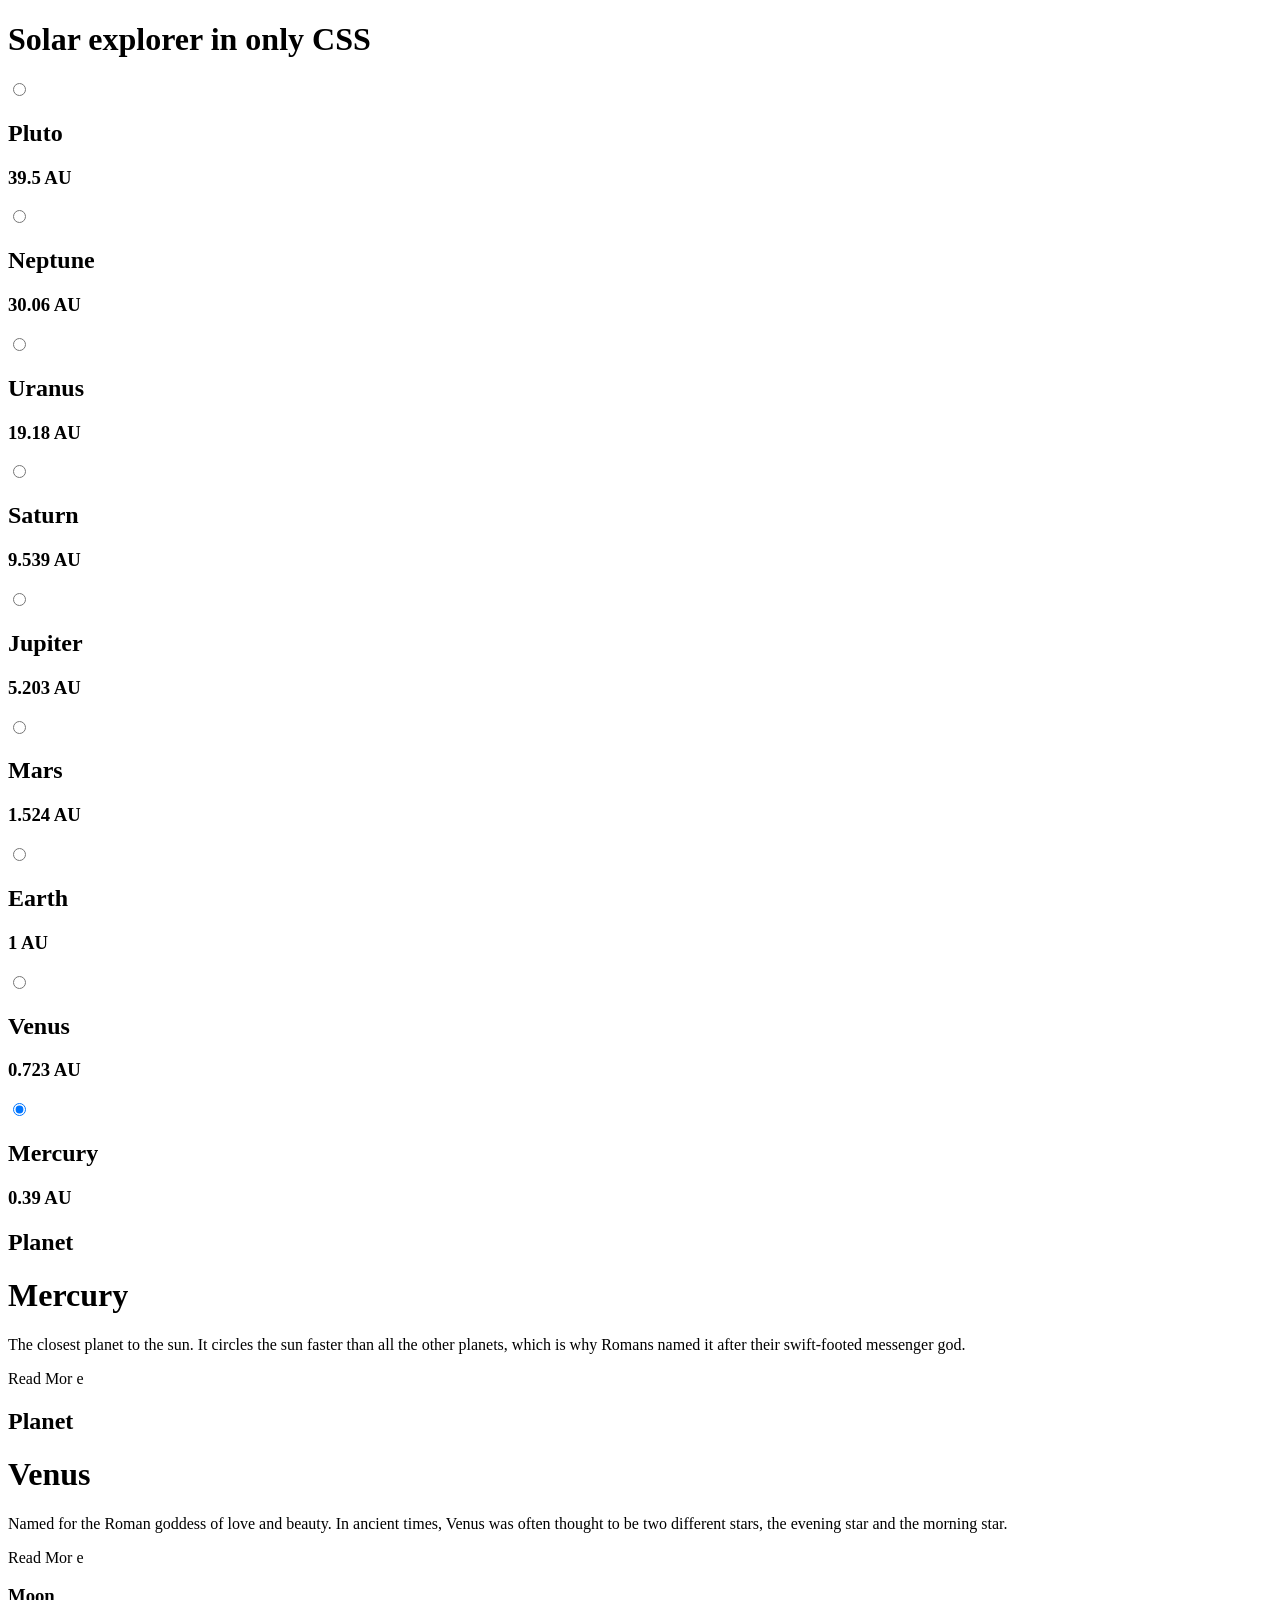
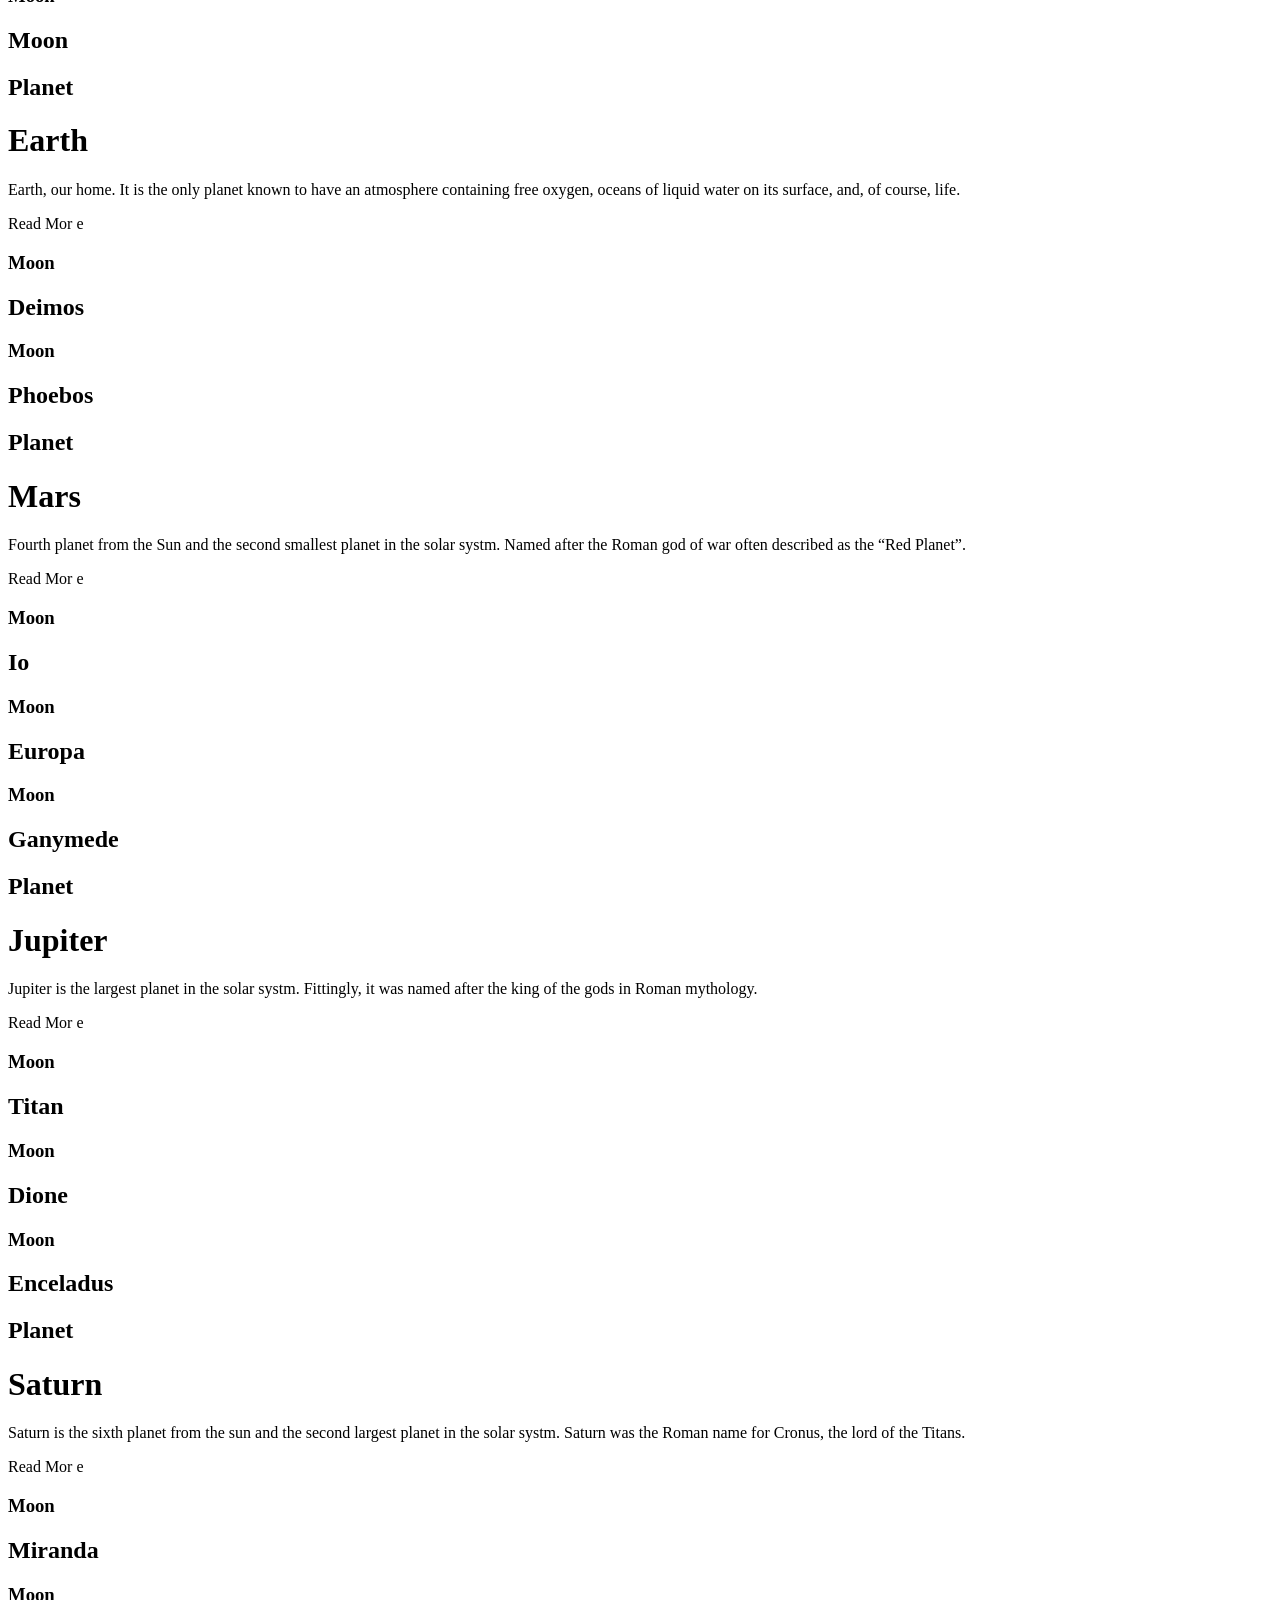
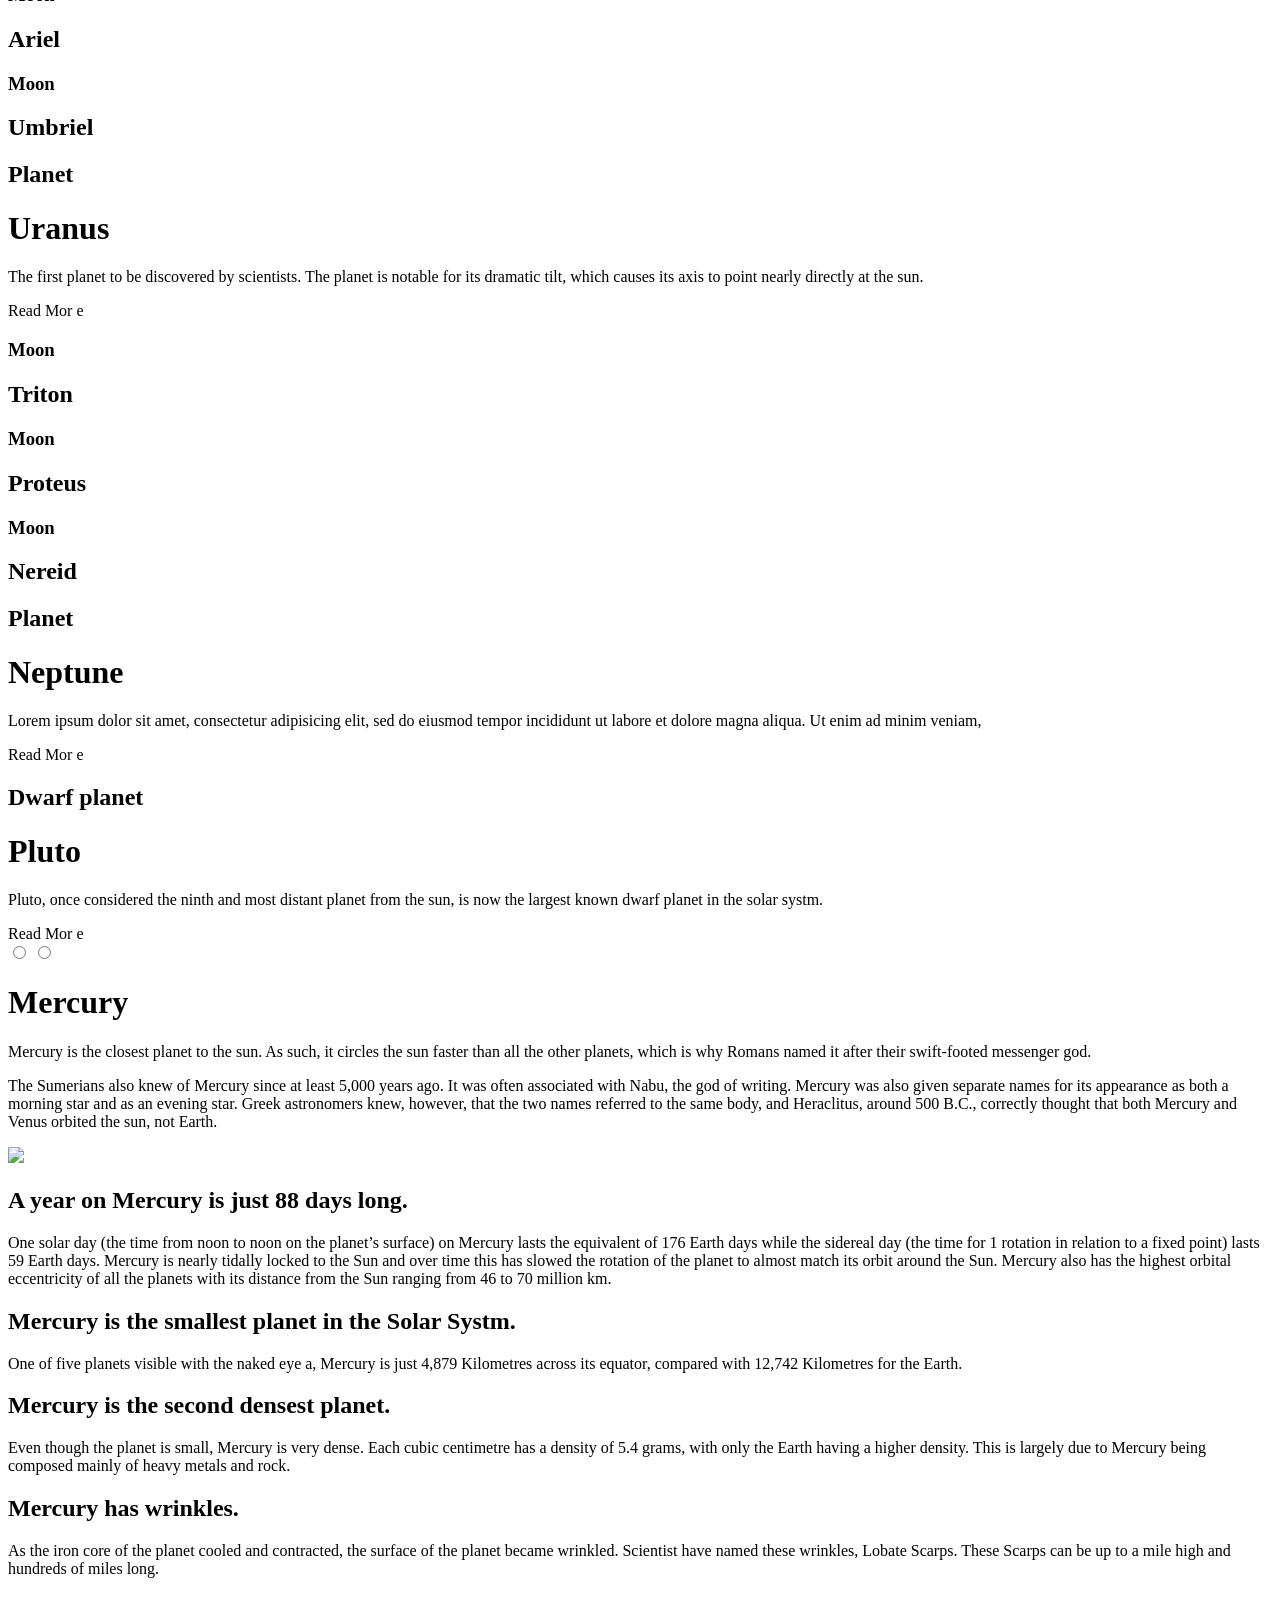
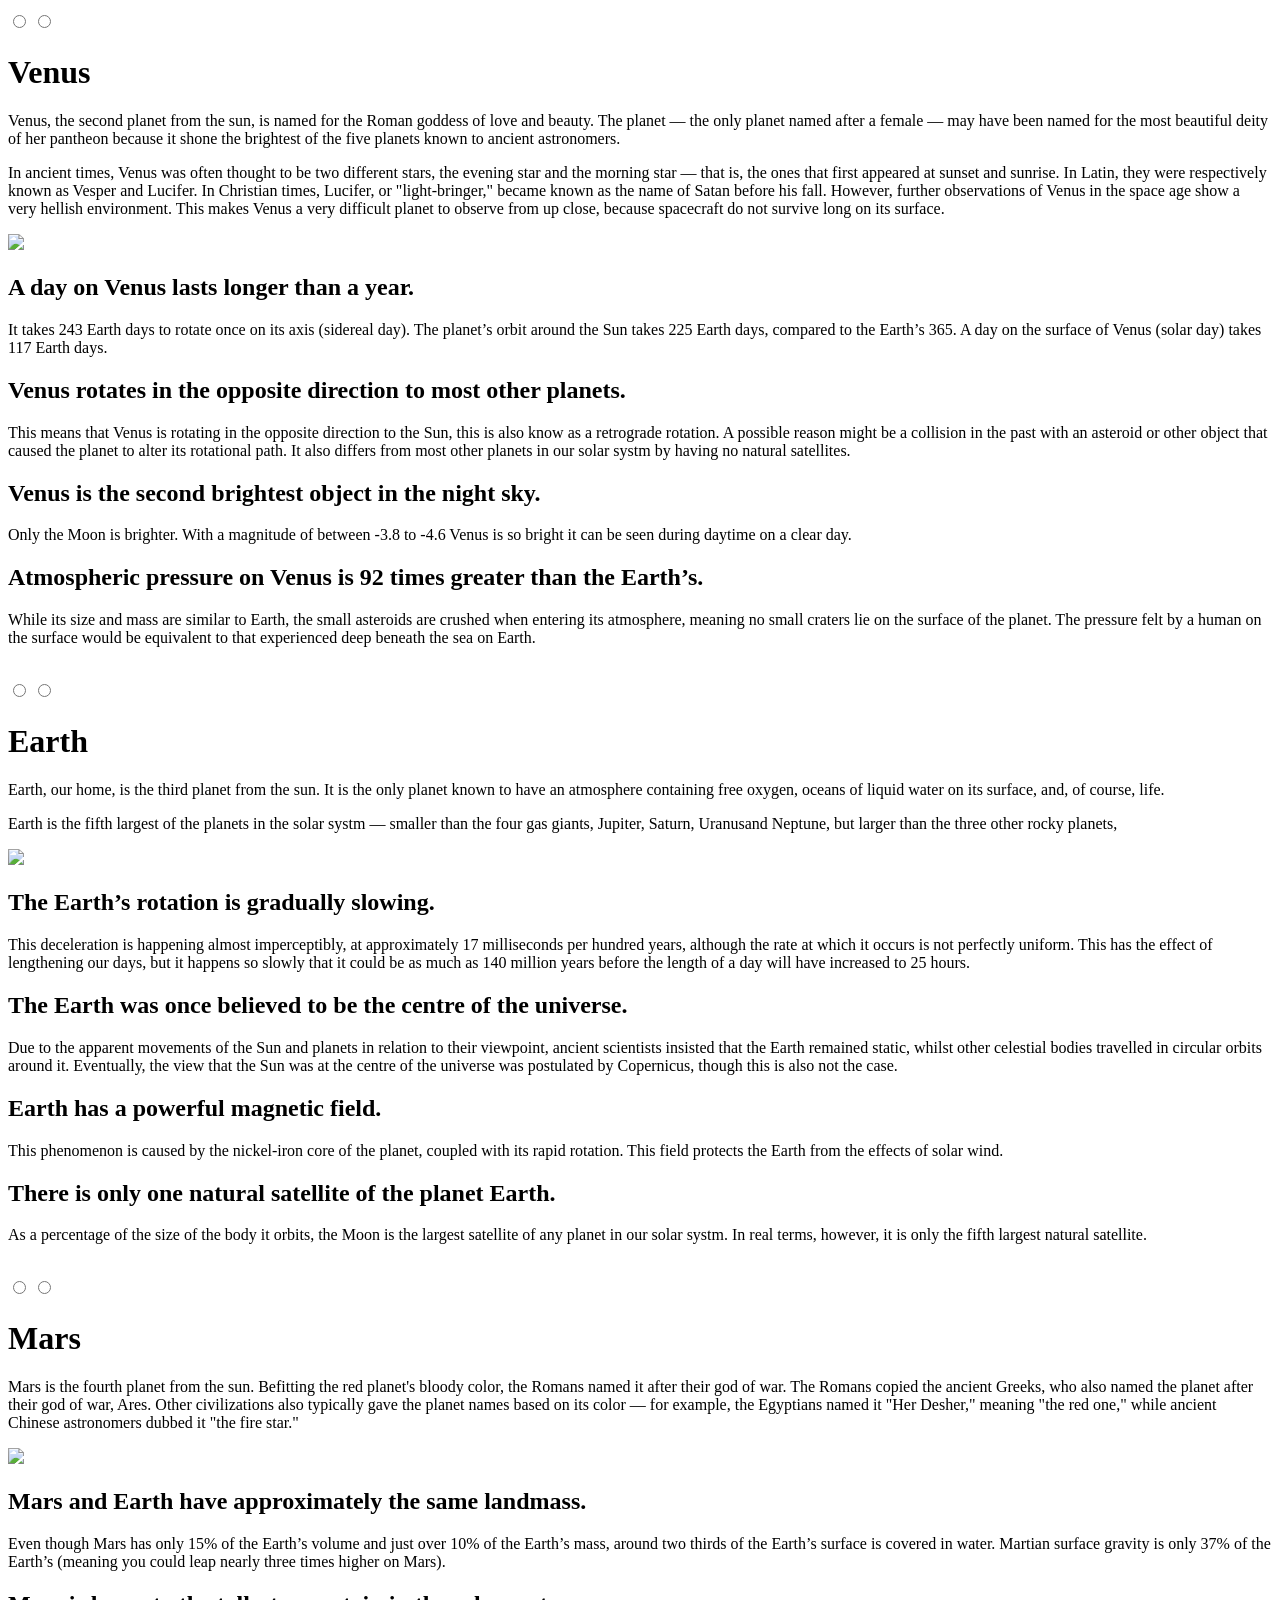
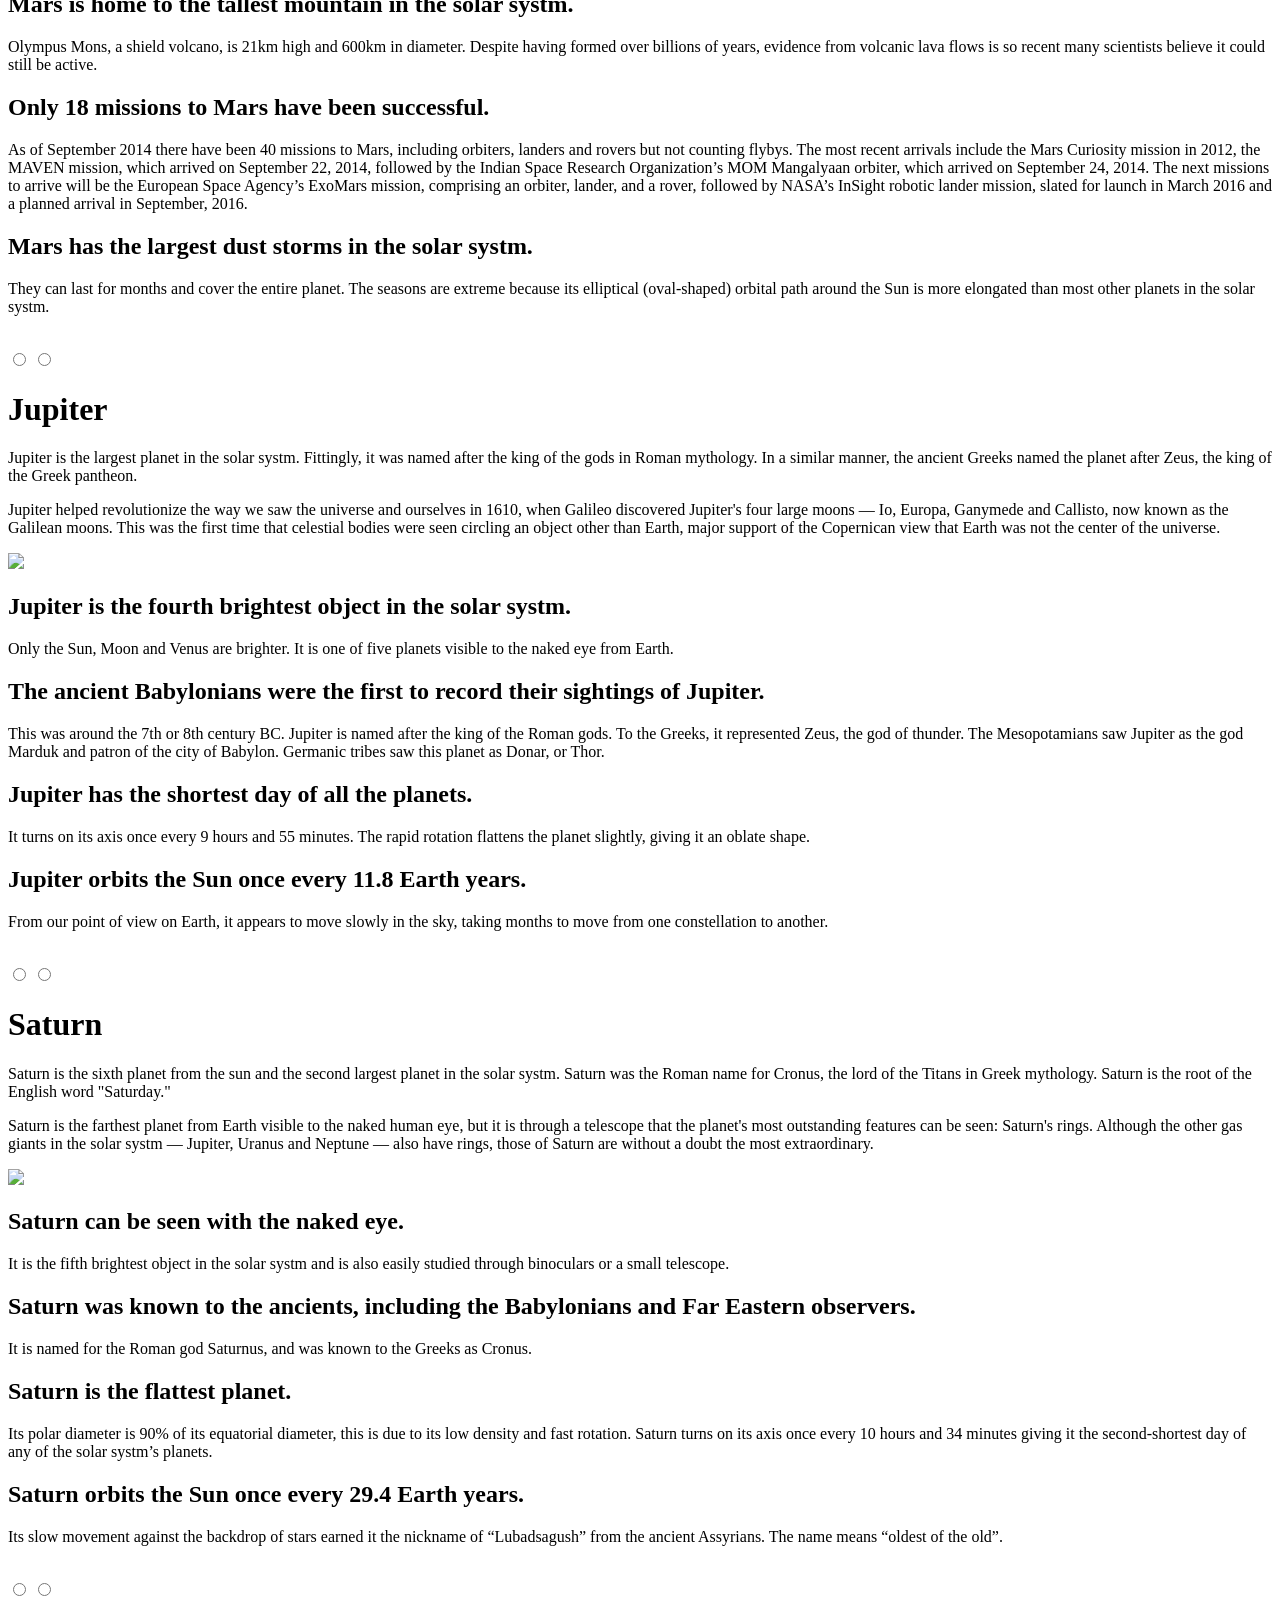
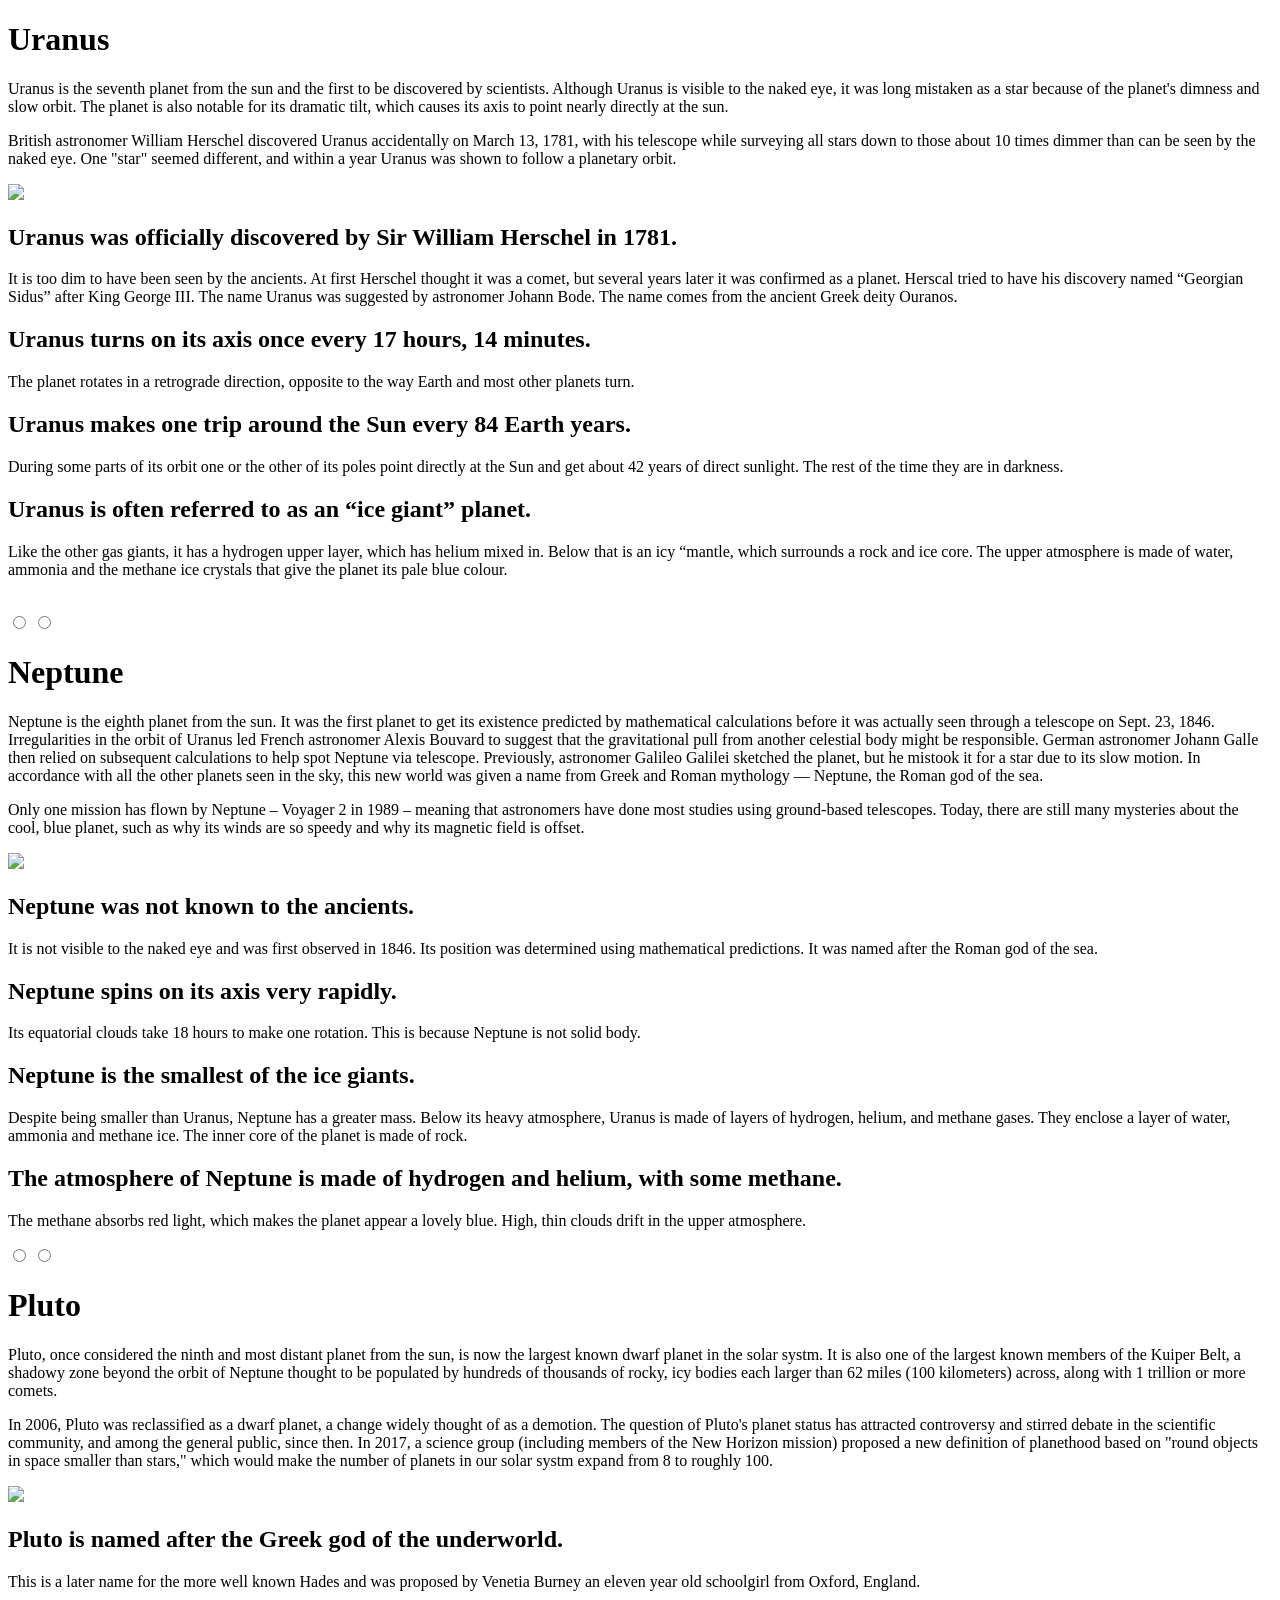
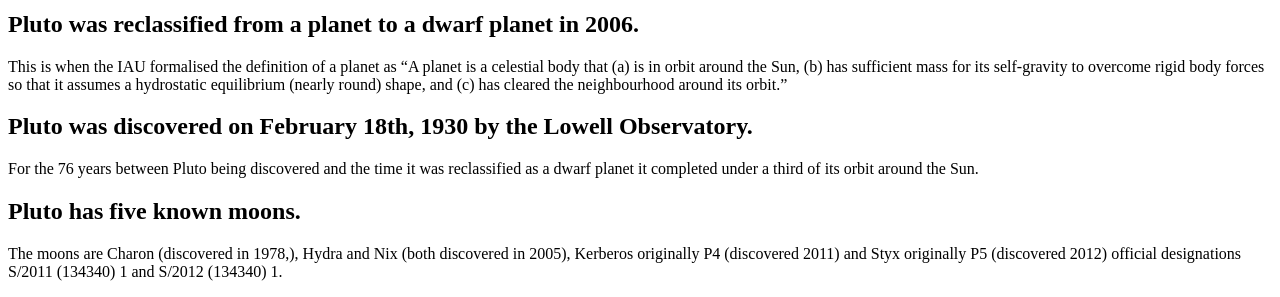
==== commit b1d3d945: "Change stylesheet link from style45.css to style.css" ====
--- a/Reel_42-main/index.html
+++ b/Reel_42-main/index.html
@@ -4,7 +4,7 @@
   <meta charset="UTF-8">
   <meta name="viewport" content="width=device-width, initial-scale=1.0">
   <link rel="stylesheet" href="https://cdnjs.cloudflare.com/ajax/libs/font-awesome/4.7.0/css/font-awesome.css">
-  <link rel="stylesheet" href="style45.css">
+  <link rel="stylesheet" href="style.css">
   <title>Solar System Explorer</title>
 </head>
 <body>
